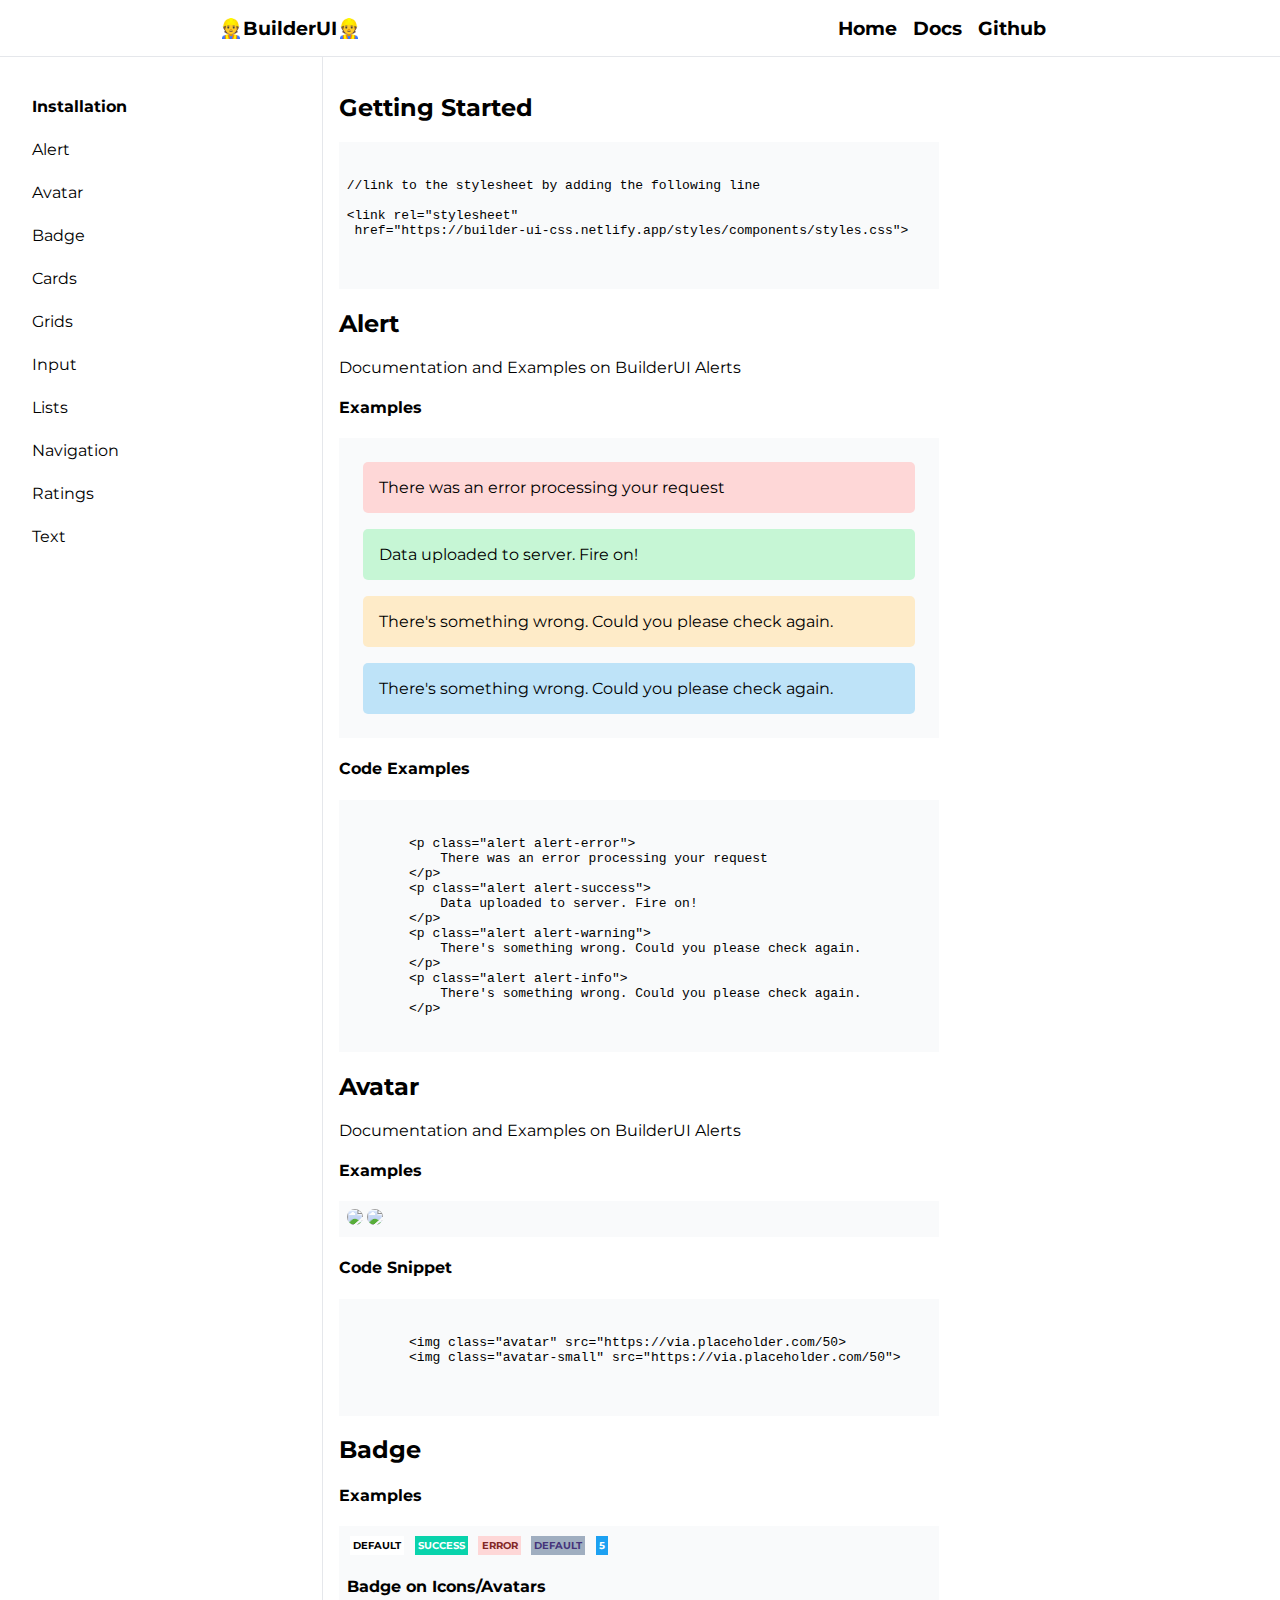
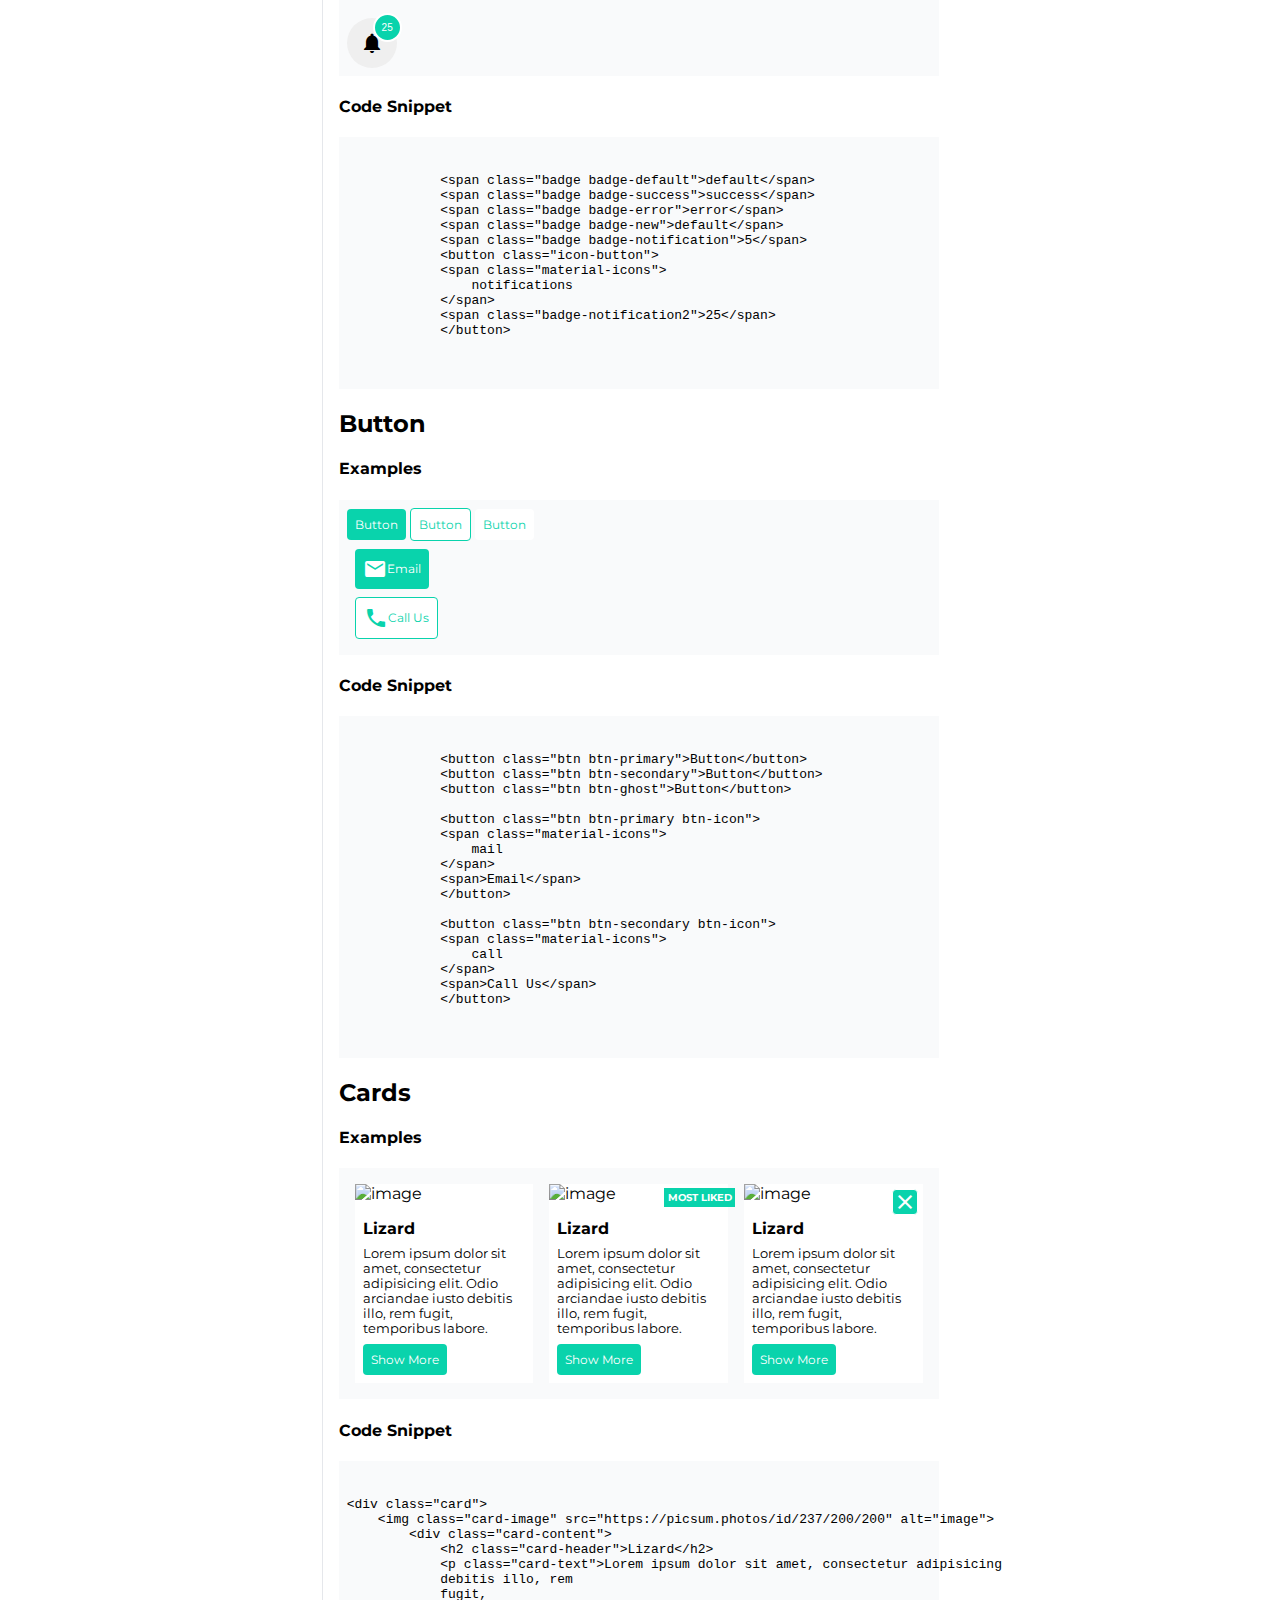
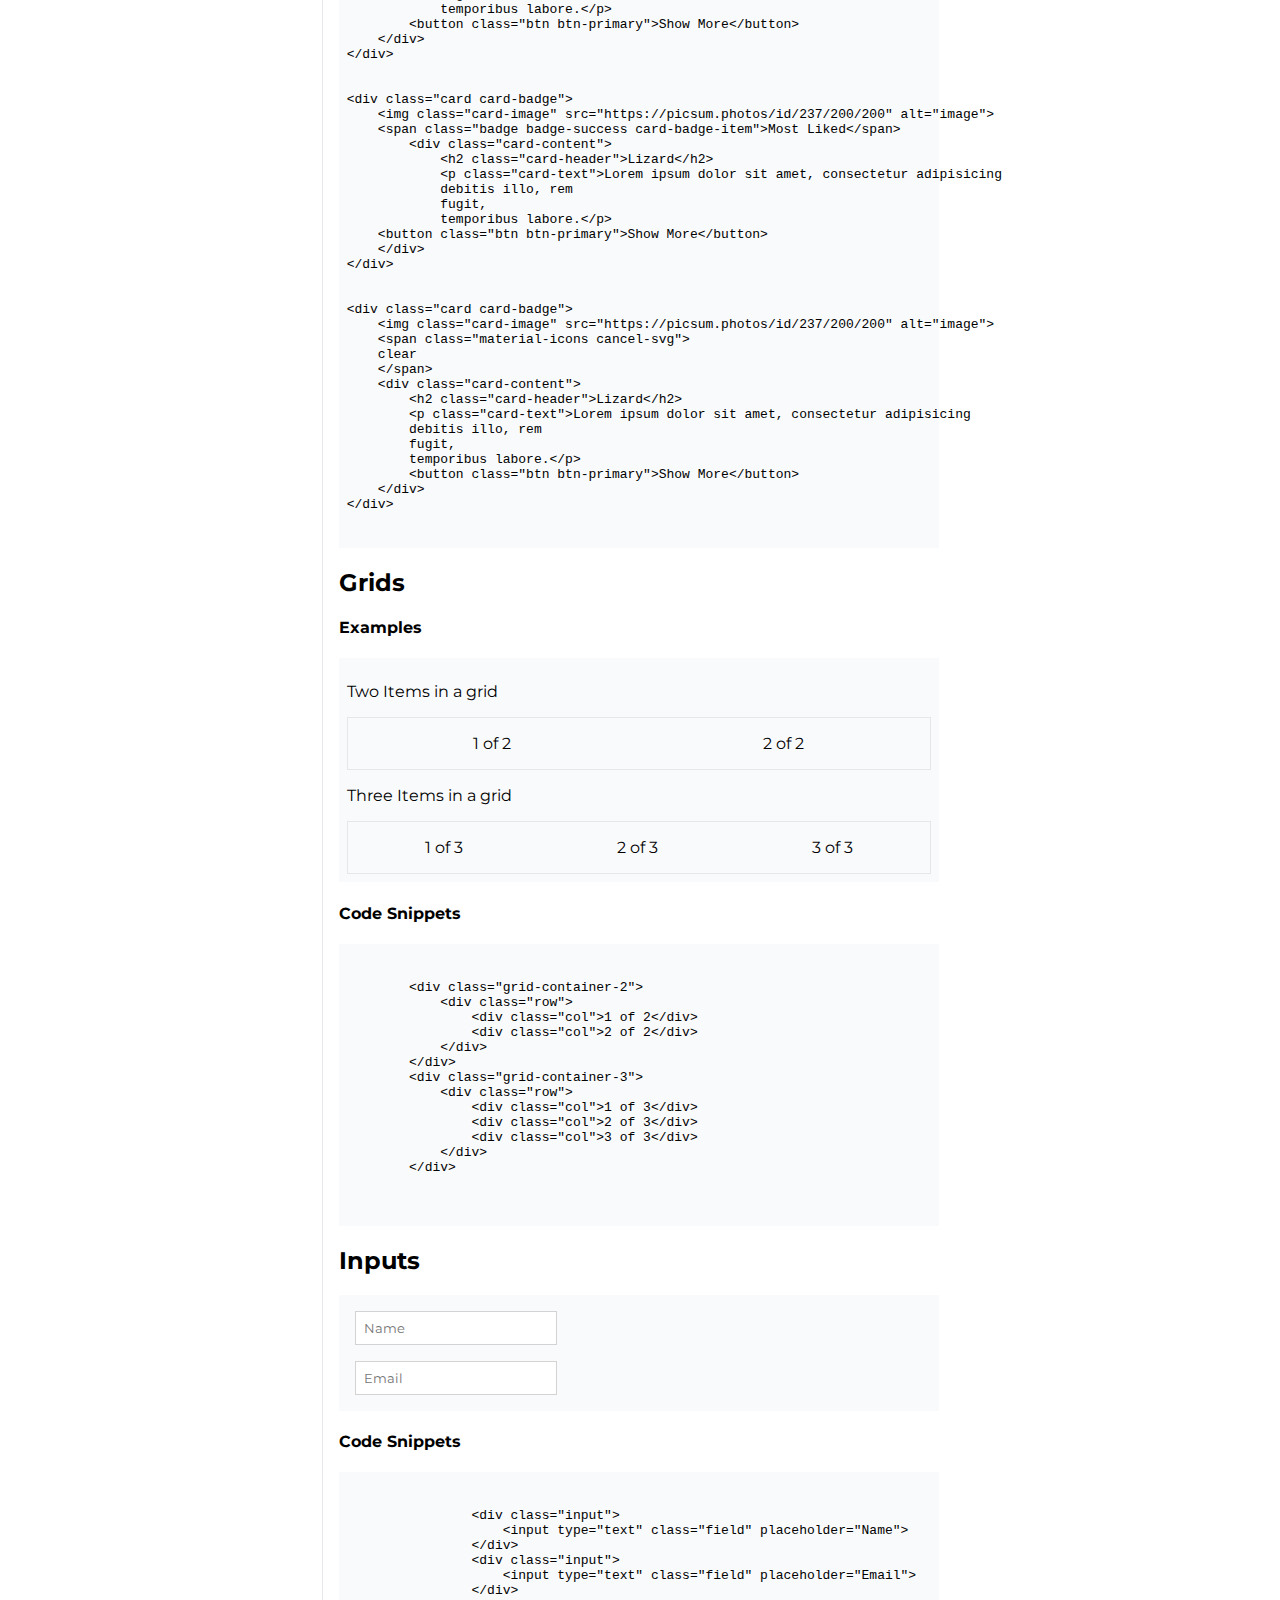
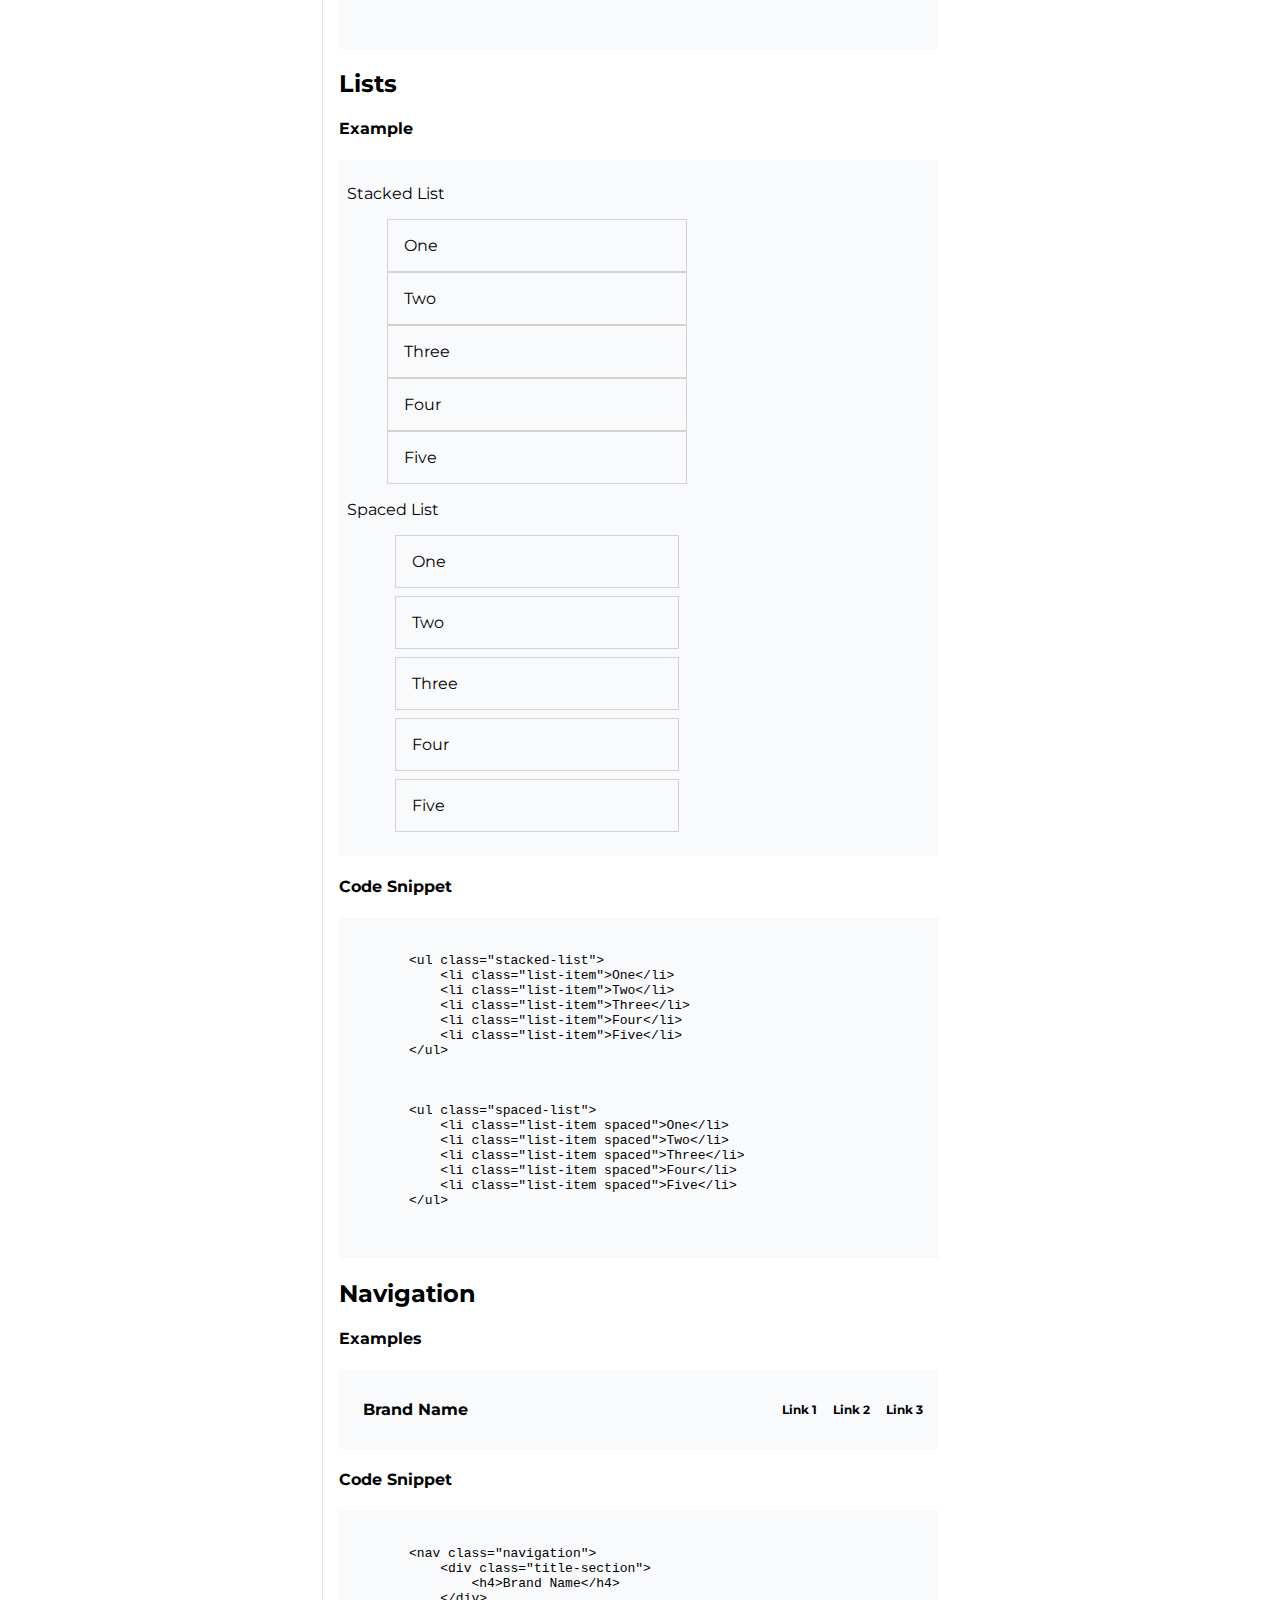
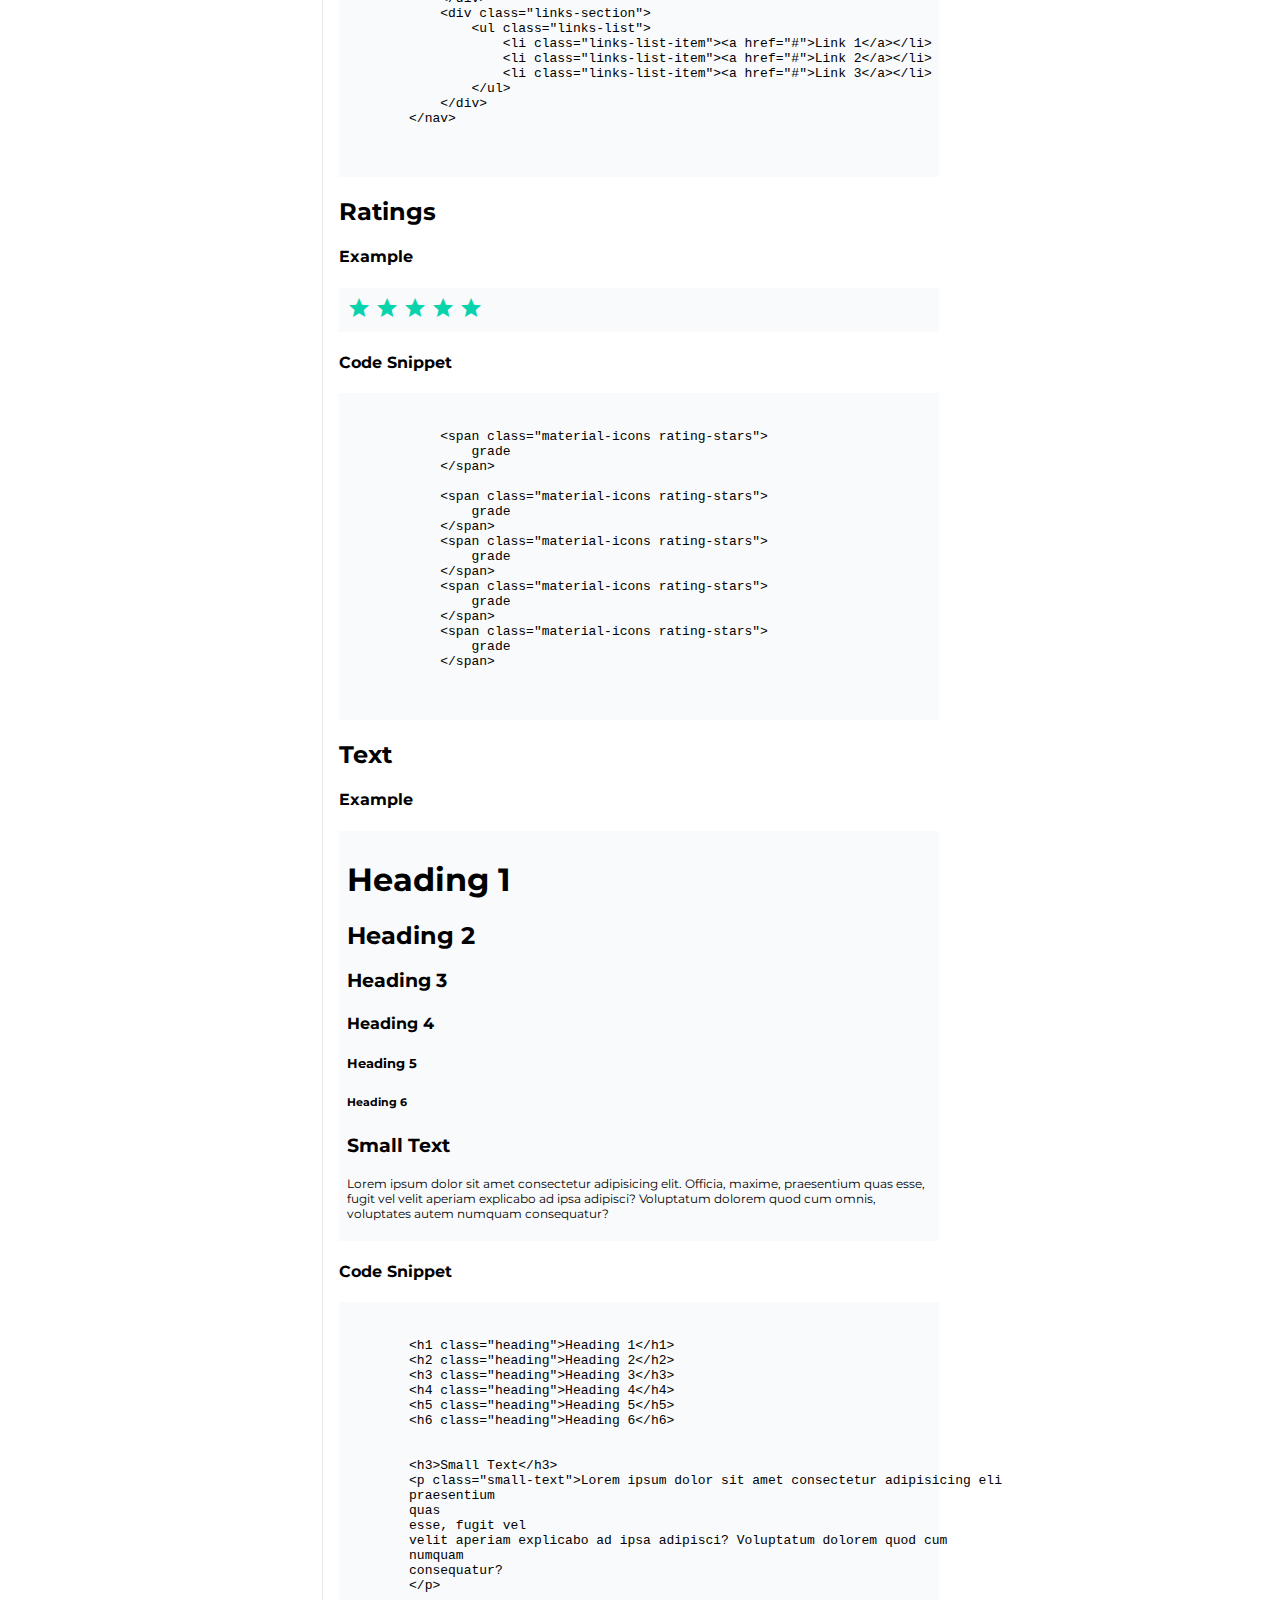
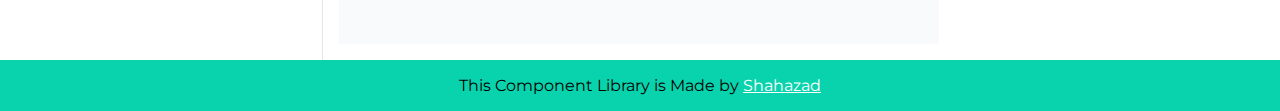
==== docs.html @ f373dc08 "first commit to dev branch" ====
<!DOCTYPE html>
<html lang="en">

<head>
    <meta charset="UTF-8">
    <meta http-equiv="X-UA-Compatible" content="IE=edge">
    <meta name="viewport" content="width=device-width, initial-scale=1.0">
    <title>👷Builder UI👷</title>
    <link rel="stylesheet" href="styles/styles.css">
    <link rel="stylesheet" href="./styles/components/styles.css">
    <link href="https://fonts.googleapis.com/icon?family=Material+Icons" rel="stylesheet">


</head>

<body>
    <nav class="nav">
        <div class="navbar-brand">
            <h2 class="brand-name">👷BuilderUI👷</h2>
        </div>
        <div class="navbar-links">
            <ul class="navbar-links-list">
                <li class="navbar-links-list-item"><a href="/">Home</a></li>
                <li class="navbar-links-list-item"><a href="/docs.html">Docs</a></li>
                <li class="navbar-links-list-item"><a href="https://github.com/shanudjn/BuilderUI">Github</a></li>
            </ul>
        </div>
    </nav>
    <aside class="aside">

        <ul>
            <li class="aside-list-item"><a href="#installation"><b>Installation</b></a></li>

            <li class="aside-list-item"><a href="#alert">Alert</a></li>
            <li class="aside-list-item"><a href="#avatar">Avatar</a></li>
            <li class="aside-list-item"><a href="#badge">Badge</a></li>
            <li class="aside-list-item"><a href="#cards">Cards</a></li>
            <li class="aside-list-item"><a href="#grids">Grids</a></li>
            <li class="aside-list-item"><a href="#input">Input</a></li>
            <li class="aside-list-item"><a href="#list">Lists</a></li>
            <li class="aside-list-item"><a href="#navigation">Navigation</a></li>
            <li class="aside-list-item"><a href="#ratings">Ratings</a></li>
            <li class="aside-list-item"><a href="#text">Text</a></li>
        </ul>
    </aside>
    <div class="doc">
        <!--Installation-->
        <h2 id="installation">Getting Started</h2>
        <div class="code-snippet">
            <pre>
                <code>
//link to the stylesheet by adding the following line

&ltlink rel="stylesheet"
 href="https://builder-ui-css.netlify.app/styles/components/styles.css"&gt
                </code>
            </pre>
        </div>
        <!--Alert-->
        <h2>Alert</h2>
        <p class="paragraph-text">Documentation and Examples on BuilderUI Alerts</p>
        <h4>Examples</h4>
        <div class="div-example">
            <div>
                <p class="alert alert-error">
                    There was an error processing your request
                </p>
                <p class="alert alert-success">
                    Data uploaded to server. Fire on!
                </p>
                <p class="alert alert-warning">

                    There's something wrong. Could you please check again.
                </p>
                <p class="alert alert-info">

                    There's something wrong. Could you please check again.
                </p>
            </div>
        </div>
        <h4>Code Examples</h4>
        <div class="code-snippet">
            <pre><code class="language-html">
        &ltp class="alert alert-error"&gt
            There was an error processing your request
        &lt/p&gt
        &ltp class="alert alert-success"&gt
            Data uploaded to server. Fire on!
        &lt/p&gt
        &ltp class="alert alert-warning"&gt
            There's something wrong. Could you please check again.
        &lt/p&gt
        &ltp class="alert alert-info"&gt
            There's something wrong. Could you please check again.
        &lt/p&gt
            </p></p></code></pre>
        </div>

        <!--Avatar-->

        <h2 id="avatar">Avatar</h2>
        <p class="paragraph-text">Documentation and Examples on BuilderUI Alerts</p>
        <h4>Examples</h4>
        <div class="div-example">
            <img class="avatar" src="https://via.placeholder.com/50">
            <img class="avatar-small" src="https://via.placeholder.com/50">
        </div>
        <h4>Code Snippet</h4>
        <div class="code-snippet">
            <pre>
                <code>
        &ltimg class="avatar" src="https://via.placeholder.com/50&gt
        &ltimg class="avatar-small" src="https://via.placeholder.com/50"&gt
                </code>
            </pre>
        </div>

        <!--Badge-->
        <h2 id="badge">Badge</h2>
        <h4>Examples</h4>
        <div class="div-example">
            <span class="badge badge-default">default</span>
            <span class="badge badge-success">success</span>
            <span class="badge badge-error">error</span>
            <span class="badge badge-new">default</span>
            <span class="badge badge-notification">5</span>

            <h4>
                Badge on Icons/Avatars
            </h4>
            <button class="icon-button">
                <span class="material-icons">
                    notifications
                </span>
                <span class="badge-notification2">25</span>
            </button>

        </div>
        <h4>Code Snippet</h4>
        <div class="code-snippet">
            <pre>
                <code>
            &ltspan class="badge badge-default"&gtdefault&lt/span&gt
            &ltspan class="badge badge-success"&gtsuccess&lt/span&gt
            &ltspan class="badge badge-error"&gterror&lt/span&gt
            &ltspan class="badge badge-new"&gtdefault&lt/span&gt
            &ltspan class="badge badge-notification"&gt5&lt/span&gt
            &ltbutton class="icon-button"&gt
            &ltspan class="material-icons"&gt
                notifications
            &lt/span&gt
            &ltspan class="badge-notification2"&gt25&lt/span&gt
            &lt/button&gt
                </code>
            </pre>
        </div>

        <!--Button-->
        <h2 id="button">Button</h2>
        <h4>Examples</h4>
        <div class="div-example">
            <button class="btn btn-primary">Button</button>
            <button class="btn btn-secondary">Button</button>
            <button class="btn btn-ghost">Button</button>
            <button class="btn btn-primary btn-icon">
                <span class="material-icons">
                    mail
                </span>
                <span>Email</span>
            </button>
            <button class="btn btn-secondary btn-icon">
                <span class="material-icons">
                    call
                </span>
                <span>Call Us</span>
            </button>
        </div>
        <h4>Code Snippet</h4>

        <div class="code-snippet">
            <pre>
                <code>
            &ltbutton class="btn btn-primary"&gtButton&lt/button&gt
            &ltbutton class="btn btn-secondary"&gtButton&lt/button&gt
            &ltbutton class="btn btn-ghost"&gtButton&lt/button&gt
            
            &ltbutton class="btn btn-primary btn-icon"&gt
            &ltspan class="material-icons"&gt
                mail
            &lt/span&gt            
            &ltspan&gtEmail&lt/span&gt            
            &lt/button&gt

            &ltbutton class="btn btn-secondary btn-icon"&gt
            &ltspan class="material-icons"&gt
                call
            &lt/span&gt
            &ltspan&gtCall Us&lt/span&gt
            &lt/button&gt
                </code>
            </pre>
        </div>


        <!--Cards-->
        <h2 id="cards">Cards</h2>
        <h4>Examples</h4>
        <div class="div-example div-card">
            <div class="card">
                <img class="card-image" src="https://picsum.photos/id/237/200/200" alt="image">
                <div class="card-content">
                    <h2 class="card-header">Lizard</h2>
                    <p class="card-text">Lorem ipsum dolor sit amet, consectetur adipisicing elit. Odio arciandae iusto
                        debitis illo, rem
                        fugit,
                        temporibus labore.</p>
                    <button class="btn btn-primary">Show More</button>
                </div>
            </div>


            <div class="card card-badge">

                <img class="card-image" src="https://picsum.photos/id/237/200/200" alt="image">
                <span class="badge badge-success card-badge-item">Most Liked</span>
                <div class="card-content">
                    <h2 class="card-header">Lizard</h2>
                    <p class="card-text">Lorem ipsum dolor sit amet, consectetur adipisicing elit. Odio arciandae iusto
                        debitis illo, rem
                        fugit,
                        temporibus labore.</p>
                    <button class="btn btn-primary">Show More</button>
                </div>
            </div>
            <div class="card card-badge">
                <img class="card-image" src="https://picsum.photos/id/237/200/200" alt="image">
                <span class="material-icons cancel-svg">
                    clear
                </span>

                <div class="card-content">
                    <h2 class="card-header">Lizard</h2>
                    <p class="card-text">Lorem ipsum dolor sit amet, consectetur adipisicing elit. Odio arciandae iusto
                        debitis illo, rem
                        fugit,
                        temporibus labore.</p>
                    <button class="btn btn-primary">Show More</button>
                </div>
            </div>
        </div>
        <h4>Code Snippet</h4>
        <div class="code-snippet div-card-snippet">
            <pre><code>
&ltdiv class="card"&gt
    &ltimg class="card-image" src="https://picsum.photos/id/237/200/200" alt="image"&gt
        &ltdiv class="card-content"&gt
            &lth2 class="card-header"&gtLizard&lt/h2&gt
            &ltp class="card-text"&gtLorem ipsum dolor sit amet, consectetur adipisicing
            debitis illo, rem
            fugit,
            temporibus labore.&lt/p&gt
        &ltbutton class="btn btn-primary"&gtShow More&lt/button&gt
    &lt/div&gt
&lt/div&gt


&ltdiv class="card card-badge"&gt
    &ltimg class="card-image" src="https://picsum.photos/id/237/200/200" alt="image"&gt
    &ltspan class="badge badge-success card-badge-item"&gtMost Liked&lt/span&gt
        &ltdiv class="card-content"&gt
            &lth2 class="card-header"&gtLizard&lt/h2&gt
            &ltp class="card-text"&gtLorem ipsum dolor sit amet, consectetur adipisicing
            debitis illo, rem
            fugit,
            temporibus labore.&lt/p&gt
    &ltbutton class="btn btn-primary"&gtShow More&lt/button&gt
    &lt/div&gt
&lt/div&gt


&ltdiv class="card card-badge"&gt
    &ltimg class="card-image" src="https://picsum.photos/id/237/200/200" alt="image"&gt
    &ltspan class="material-icons cancel-svg"&gt
    clear
    &lt/span&gt
    &ltdiv class="card-content"&gt
        &lth2 class="card-header"&gtLizard&lt/h2&gt
        &ltp class="card-text"&gtLorem ipsum dolor sit amet, consectetur adipisicing 
        debitis illo, rem
        fugit,
        temporibus labore.&lt/p&gt
        &ltbutton class="btn btn-primary"&gtShow More&lt/button&gt
    &lt/div&gt
&lt/div&gt
            </code></pre>
        </div>

        <!--Grids-->
        <h2 id="grids">Grids</h2>
        <h4>Examples</h4>
        <div class="div-example">
            <p>Two Items in a grid</p>
            <div class="grid-container-2">
                <div class="row">
                    <div class="col">1 of 2</div>
                    <div class="col">2 of 2</div>
                </div>
            </div>
            <p>Three Items in a grid</p>
            <div class="grid-container-3">
                <div class="row">
                    <div class="col">1 of 3</div>
                    <div class="col">2 of 3</div>
                    <div class="col">3 of 3</div>
                </div>
            </div>
        </div>
        <h4>Code Snippets</h4>
        <div class="code-snippet">
            <pre>
                <code>
        &ltdiv class="grid-container-2"&gt
            &ltdiv class="row"&gt
                &ltdiv class="col"&gt1 of 2&lt/div&gt
                &ltdiv class="col"&gt2 of 2&lt/div&gt
            &lt/div&gt
        &lt/div&gt
        &ltdiv class="grid-container-3"&gt
            &ltdiv class="row"&gt
                &ltdiv class="col"&gt1 of 3&lt/div&gt
                &ltdiv class="col"&gt2 of 3&lt/div&gt
                &ltdiv class="col"&gt3 of 3&lt/div&gt   
            &lt/div&gt
        &lt/div&gt
                </code>
            </pre>
        </div>
        <!--Input-->
        <h2 id="input">Inputs</h2>
        <div class="div-example">
            <div class="input">
                <input type="text" class="field" placeholder="Name">
            </div>
            <div class="input">
                <input type="text" class="field" placeholder="Email">
            </div>
        </div>

        <h4>Code Snippets</h4>
        <div class="code-snippet">
            <pre>
               <code>
                &ltdiv class="input"&gt
                    &ltinput type="text" class="field" placeholder="Name"&gt
                &lt/div&gt
                &ltdiv class="input"&gt
                    &ltinput type="text" class="field" placeholder="Email"&gt
                &lt/div&gt
               </code>
           </pre>
        </div>
        <!--Lists-->
        <h2 id="list">Lists</h2>
        <h4>Example</h4>
        <div class="div-example div-lists">
            <p>Stacked List</p>
            <div>

                <ul class="stacked-list">
                    <li class="list-item">One</li>
                    <li class="list-item">Two</li>
                    <li class="list-item">Three</li>
                    <li class="list-item">Four</li>
                    <li class="list-item">Five</li>
                </ul>
            </div>
            <p>Spaced List</p>

            <div>
                <ul class="spaced-list">
                    <li class="list-item spaced">One</li>
                    <li class="list-item spaced">Two</li>
                    <li class="list-item spaced">Three</li>
                    <li class="list-item spaced">Four</li>
                    <li class="list-item spaced">Five</li>
                </ul>
            </div>
        </div>
        <h4>Code Snippet</h4>
        <div class="code-snippet">
            <pre>
                <code>
        &ltul class="stacked-list"&gt
            &ltli class="list-item"&gtOne&lt/li&gt
            &ltli class="list-item"&gtTwo&lt/li&gt
            &ltli class="list-item"&gtThree&lt/li&gt
            &ltli class="list-item"&gtFour&lt/li&gt
            &ltli class="list-item"&gtFive&lt/li&gt
        &lt/ul&gt



        &ltul class="spaced-list"&gt
            &ltli class="list-item spaced"&gtOne&lt/li&gt
            &ltli class="list-item spaced"&gtTwo&lt/li&gt
            &ltli class="list-item spaced"&gtThree&lt/li&gt
            &ltli class="list-item spaced"&gtFour&lt/li&gt
            &ltli class="list-item spaced"&gtFive&lt/li&gt
        &lt/ul&gt
                </code>
            </pre>
        </div>

        <!--Navigation-->
        <h2 id="navigation">Navigation</h2>
        <h4>Examples</h4>
        <div class="div-example">
            <nav class="navigation">
                <div class="title-section">
                    <h4>Brand Name</h4>
                </div>
                <div class="links-section">
                    <ul class="links-list">
                        <li class="links-list-item"><a href="#">Link 1</a></li>
                        <li class="links-list-item"><a href="#">Link 2</a></li>
                        <li class="links-list-item"><a href="#">Link 3</a></li>
                    </ul>
                </div>
            </nav>
        </div>
        <h4>Code Snippet</h4>
        <div class="code-snippet">
            <pre>
                <code>
        &ltnav class="navigation"&gt
            &ltdiv class="title-section"&gt
                &lth4&gtBrand Name&lt/h4&gt
            &lt/div&gt
            &ltdiv class="links-section"&gt
                &ltul class="links-list"&gt
                    &ltli class="links-list-item"&gt&lta href="#"&gtLink 1&lt/a&gt&lt/li&gt
                    &ltli class="links-list-item"&gt&lta href="#"&gtLink 2&lt/a&gt&lt/li&gt
                    &ltli class="links-list-item"&gt&lta href="#"&gtLink 3&lt/a&gt&lt/li&gt
                &lt/ul&gt
            &lt/div&gt
        &lt/nav&gt
                </code>
            </pre>
        </div>
        <!--Ratings-->
        <h2 id="ratings">Ratings</h2>
        <h4>Example</h4>
        <div class="div-example">

            <span class="material-icons rating-stars">
                grade
            </span>

            <span class="material-icons rating-stars">
                grade
            </span>
            <span class="material-icons rating-stars">
                grade
            </span>
            <span class="material-icons rating-stars">
                grade
            </span>
            <span class="material-icons rating-stars">
                grade
            </span>
        </div>
        <h4>Code Snippet</h4>
        <div class="code-snippet">
            <pre>
                <code>
            &ltspan class="material-icons rating-stars"&gt
                grade
            &lt/span&gt

            &ltspan class="material-icons rating-stars"&gt
                grade
            &lt/span&gt
            &ltspan class="material-icons rating-stars"&gt
                grade
            &lt/span&gt
            &ltspan class="material-icons rating-stars"&gt
                grade
            &lt/span&gt
            &ltspan class="material-icons rating-stars"&gt
                grade
            &lt/span&gt
                </code>
            </pre>
        </div>

        <!--Text-->
        <h2 id="text">Text</h2>
        <h4>Example</h4>
        <div class="div-example">
            <h1 class="heading">Heading 1</h1>
            <h2 class="heading">Heading 2</h2>
            <h3 class="heading">Heading 3</h3>
            <h4 class="heading">Heading 4</h4>
            <h5 class="heading">Heading 5</h5>
            <h6 class="heading">Heading 6</h6>


            <h3>Small Text</h3>
            <p class="small-text">Lorem ipsum dolor sit amet consectetur adipisicing elit. Officia, maxime,
                praesentium
                quas
                esse, fugit vel
                velit aperiam explicabo ad ipsa adipisci? Voluptatum dolorem quod cum omnis, voluptates autem
                numquam
                consequatur?
            </p>
        </div>
        <h4>Code Snippet</h4>
        <div class="code-snippet">
            <pre>
                <code>
        &lth1 class="heading"&gtHeading 1&lt/h1&gt
        &lth2 class="heading"&gtHeading 2&lt/h2&gt
        &lth3 class="heading"&gtHeading 3&lt/h3&gt
        &lth4 class="heading"&gtHeading 4&lt/h4&gt
        &lth5 class="heading"&gtHeading 5&lt/h5&gt
        &lth6 class="heading"&gtHeading 6&lt/h6&gt


        &lth3&gtSmall Text&lt/h3&gt
        &ltp class="small-text"&gtLorem ipsum dolor sit amet consectetur adipisicing eli
        praesentium
        quas
        esse, fugit vel
        velit aperiam explicabo ad ipsa adipisci? Voluptatum dolorem quod cum 
        numquam
        consequatur?
        &lt/p&gt
                </code>
            </pre>
        </div>




    </div>
    <footer class="footer">
        <p>This Component Library is Made by <a href="https://twitter.com/shahazad__">Shahazad</a></p>
    </footer>
</body>

</html>
---- styles/styles.css ----
/*layout*/
body{
    margin: 0;
    /* position: relative; */
}
.brand-name{
    font-size:1.2rem;
   
}
.nav{
    grid-area : nav;    
    display: flex;
    flex-direction: row;
    justify-content: space-around;  
    align-items: baseline;
    border-bottom: 1px solid var(--border-color); 
}
.navbar-brand{
    display: flex;
    flex-direction: row;
}
.navbar-links{
    display: flex;
    /* justify-content: space-between; */
}
.navbar-links-list{
    display: flex;
    list-style: none;
           
}

.navbar-links-list-item {
    display: flex;
    padding-right: 1rem;
    font-size: 1.2rem;
    font-weight: bold;

}
.navbar-links-list-item a{
    text-decoration: none;
    color: black;
    
}
.navbar-links-list-item a:hover{
    color: var(--primary-color);
    cursor:pointer
}
.hero-container{
    display: flex;
    flex-direction: row;
    justify-content:space-around;

    margin-left: 300px;
}
.hero-section{
    display: flex;
    flex-direction: column;
    align-items: center;
    max-width: 700px;
    margin: auto;

}

/*
**/
.aside{
    grid-area: aside;
    /* border:1px solid red; */
    padding:1rem;
    border-right:1px solid var(--border-color);
    /* position: sticky;
    left:0;
    top: 0; */
}
.aside li{
    list-style: none;
    /* border:1px solid red; */
    margin:0.5rem;
    padding:0.5rem;
    font-size: 1rem;
    border-radius: 4px;
}
.aside-list-item a{
    color:black;
    text-decoration: none;
}

.aside ul{
    /* border:1px solid black; */
    padding: 0;
}
.aside a{
    color: none;
}
.aside li:hover{
    background-color: #ECFDF5;
}

.doc{
    grid-area : doc;
    /* border:1px solid yellow; */
    padding:1rem;
    max-width: 600px;

}

.div-example .heading {
    color: black;
}

.div-example, .code-snippet{
    background-color: #F9FAFB;
    padding: 0.5rem;
    /* max-width: 600px; */
    /* max-width: 700px; */
}

.div-card{
    display: flex;
    flex-direction: row;
}



footer{
    grid-area:footer;
    /* border:1px solid black; */
}
body{
    display:grid;
    grid-template-areas: 
    "nav nav nav"
    "aside doc doc"
    "footer footer footer";
}

.footer{
    display: flex;
    justify-content: center;
    background-color: var(--primary-color);
    
}

.footer a{
    color : black;
    color: var(--white);
    
}

@media only screen and (max-width: 768px){
    .aside{
        display: none;
    }
    .div-example, .code-snippet{
        margin: auto;
    }
    .hero-container{
        margin-left: 0;
    }

}
---- styles/components/styles.css ----
@import url('https://fonts.googleapis.com/css2?family=Montserrat:wght@400;700&display=swap');


@import url("avatar.css");
@import url("alert.css");
@import url("badge.css");
@import url("button.css");
@import url("cards.css");
@import url("input.css");
@import url("lists.css");
@import url("ratings.css");
@import url("grid.css");
@import url("text.css");
@import url("navigation.css");





:root{
    /**badge
    */
    --default-badge-background-color : #ffffff;
    --success-badge-background-color : #09D3AC;
    --new-badge-background-color:#A0AEC0;
    --error-badge-background-color :#FED7D7;
    --notification-badge-background-color : #1DA1F2;
    --success-font-color : #ffffff;
    --error-font-color:#822727;
    --new-font-color:#44337A;
    
    /*
    button
    **/
    --white-color : #ffffff;
    --btn-primary-color:#09D3AC;
    --btn-secondary-color : #ffffff;
    --white : #ffffff;

    --primary-color : #09D3AC;
    --secondary-color : #F5F3FF;
    --border-color : #E5E7EB;

    --grey-text-color : #d3d3d3;

    }

body{
    font-family: 'Montserrat', sans-serif;
    
}
h1, h2, h3{
    font-family: 'Montserrat', sans-serif;
}

.container{
    margin:1rem;
    padding:1rem;
}
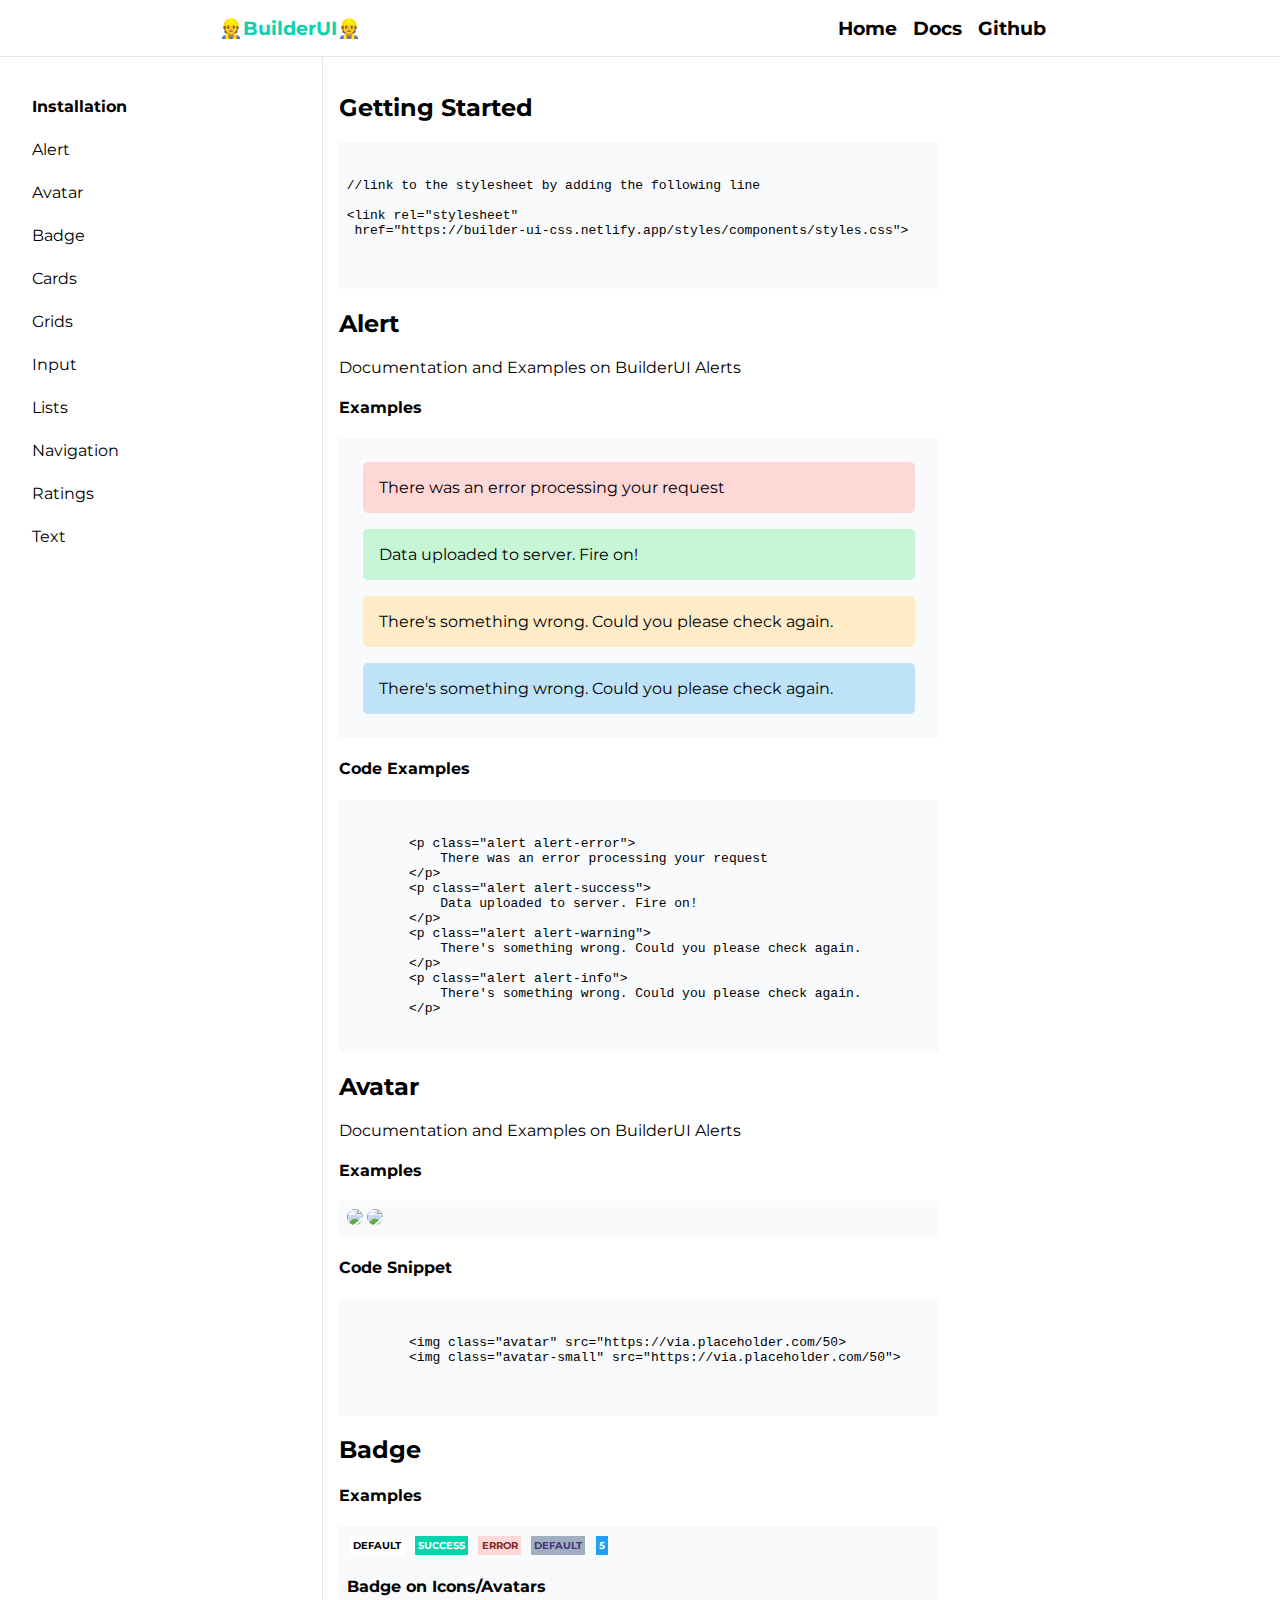
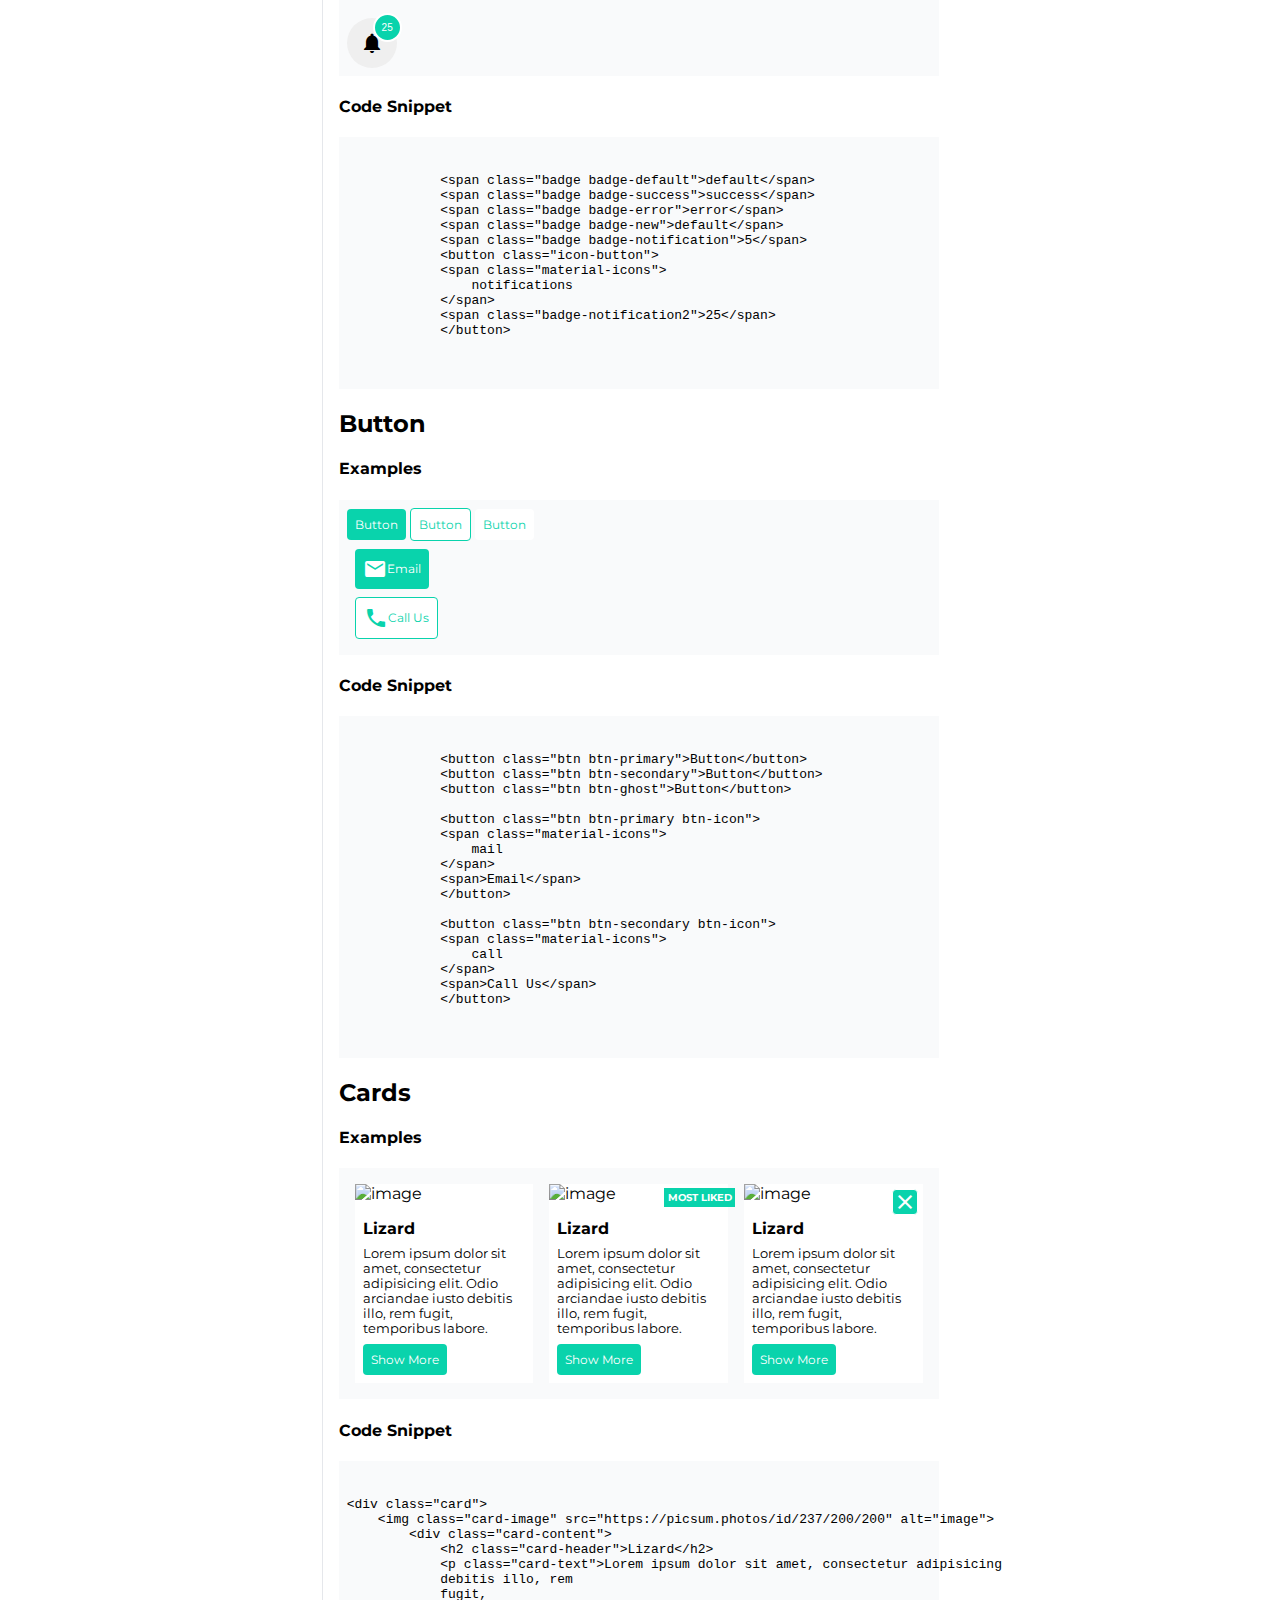
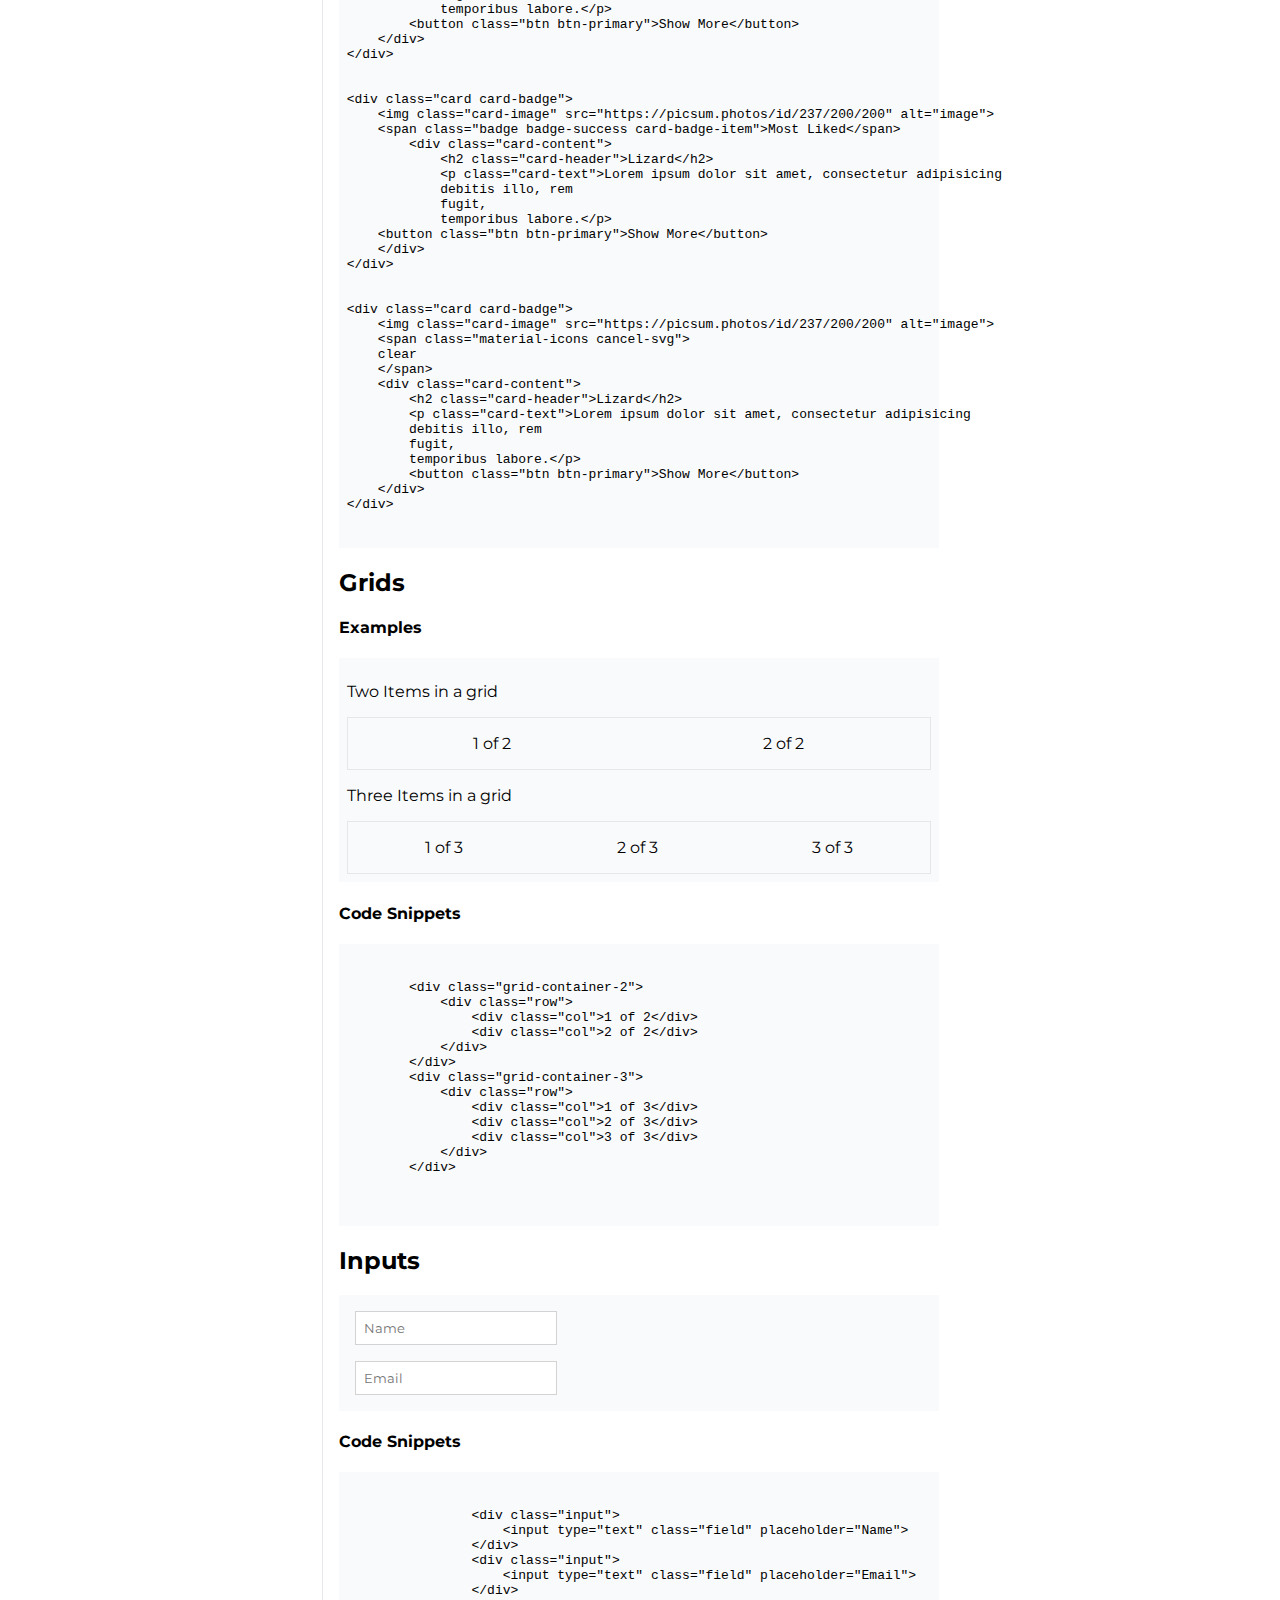
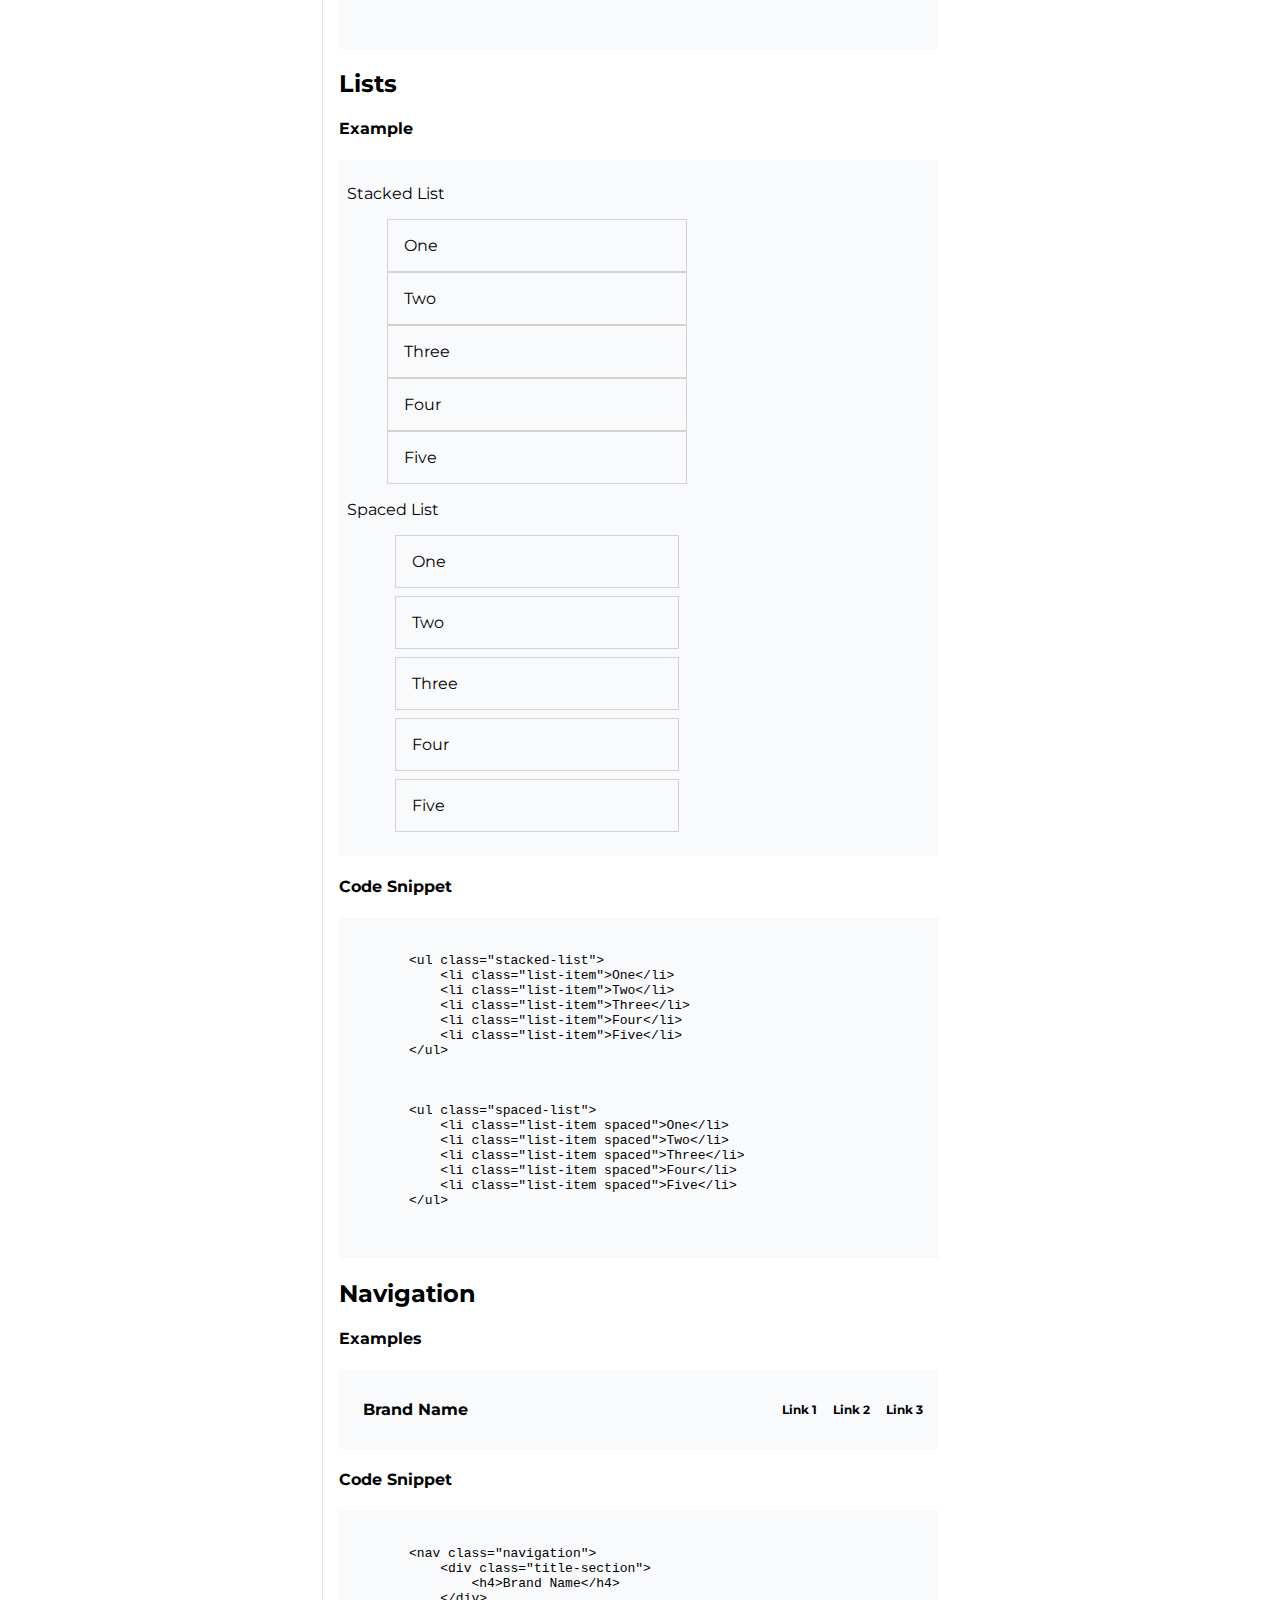
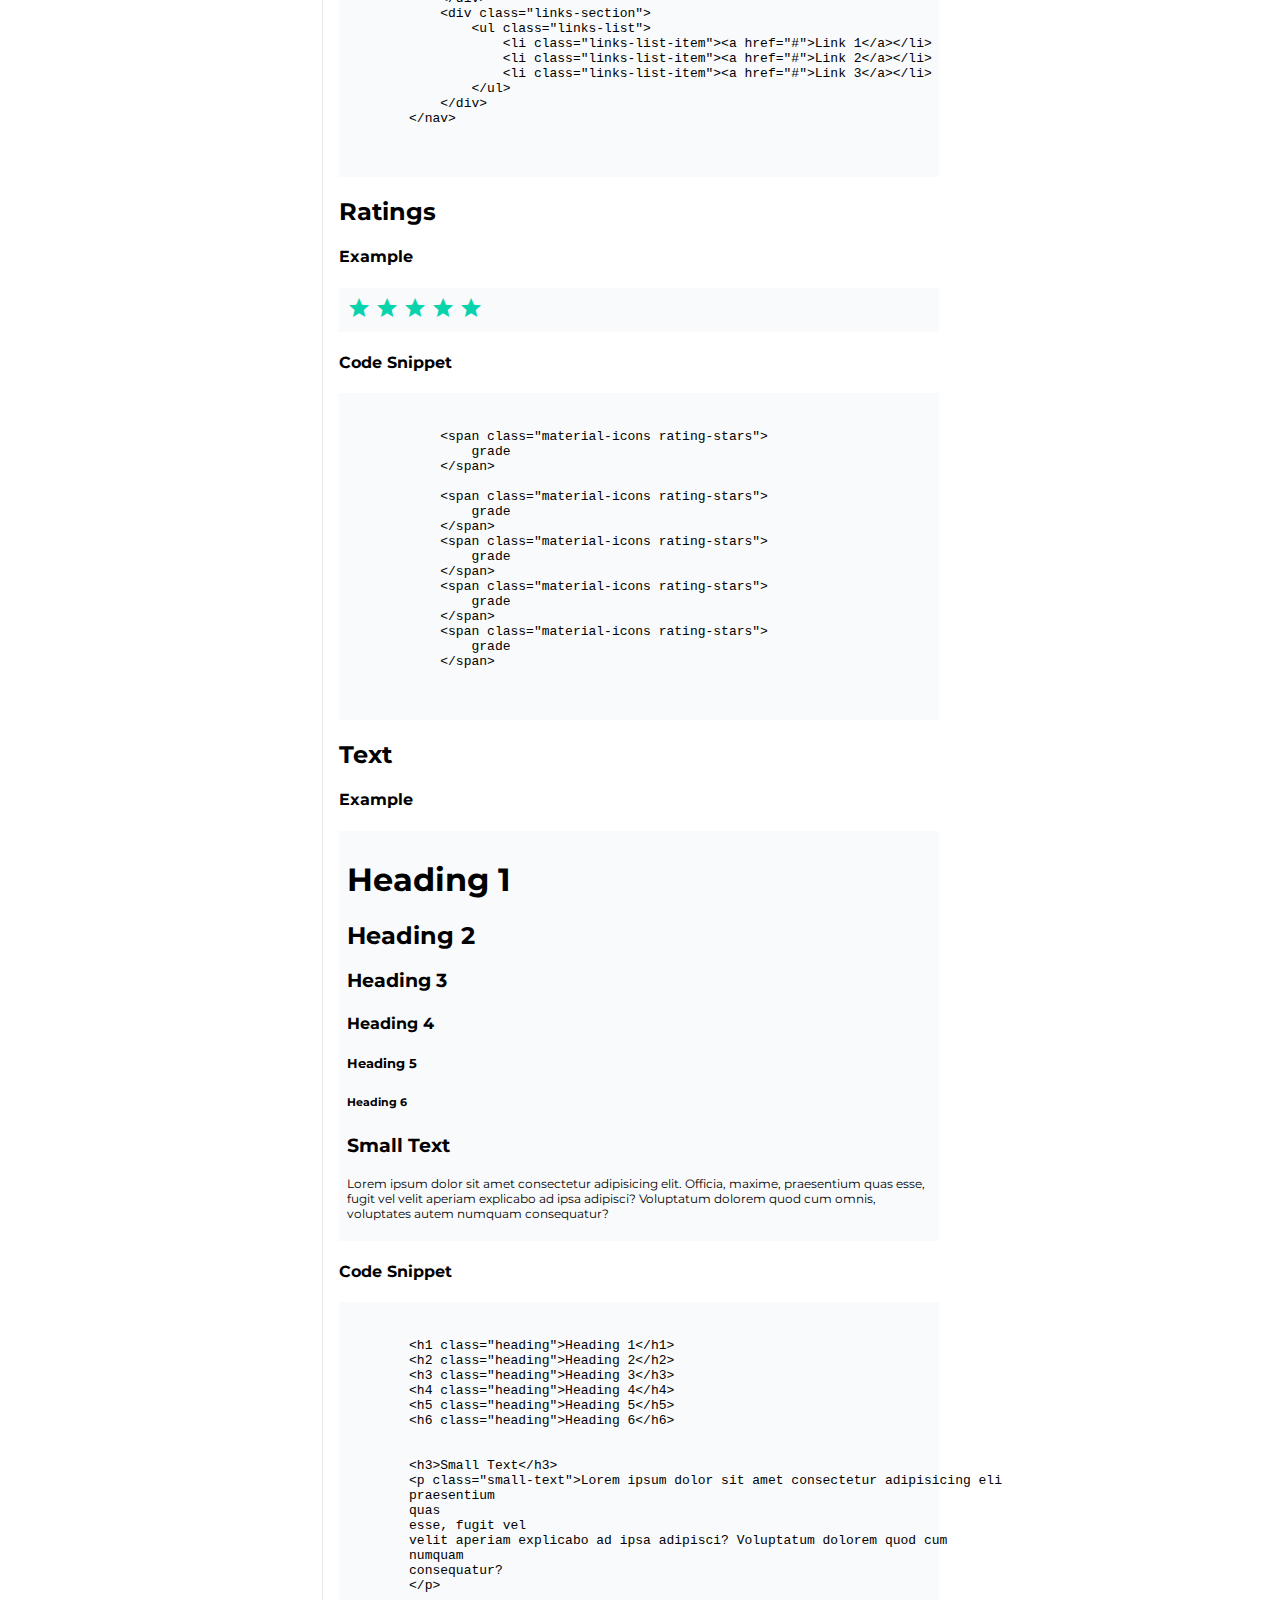
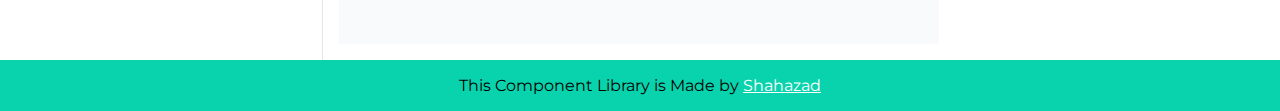
==== commit 7f5f9f55: "added link to brand" ====
--- a/docs.html
+++ b/docs.html
@@ -16,7 +16,7 @@
 <body>
     <nav class="nav">
         <div class="navbar-brand">
-            <h2 class="brand-name">👷BuilderUI👷</h2>
+            <h2 class="brand-name"><a href="/index.html">👷BuilderUI👷</a></h2>
         </div>
         <div class="navbar-links">
             <ul class="navbar-links-list">
--- a/styles/styles.css
+++ b/styles/styles.css
@@ -4,8 +4,11 @@
     /* position: relative; */
 }
 .brand-name{
-    font-size:1.2rem;
-   
+    font-size:1.2rem;   
+}
+.brand-name a{
+    text-decoration: none;
+    color: var(--primary-color);
 }
 .nav{
     grid-area : nav;    
@@ -46,20 +49,28 @@
     cursor:pointer
 }
 .hero-container{
+    margin-top: 5rem;
     display: flex;
-    flex-direction: row;
-    justify-content:space-around;
-
-    margin-left: 300px;
+    /* flex-direction: row; */
+    justify-content:center; 
+    grid-area: hero-container;
 }
 .hero-section{
     display: flex;
     flex-direction: column;
-    align-items: center;
-    max-width: 700px;
-    margin: auto;
+    text-align: center;
 
 }
+.hero-section button{
+    display: flex;
+    flex-direction: row;
+    justify-content: center;
+ }
+ .hero-section a{
+     text-decoration: none;
+     color: var(--white);
+     font-size: 1rem;
+ }
 
 /*
 **/
@@ -130,6 +141,7 @@
     display:grid;
     grid-template-areas: 
     "nav nav nav"
+    "hero-container hero-container hero-container"
     "aside doc doc"
     "footer footer footer";
 }
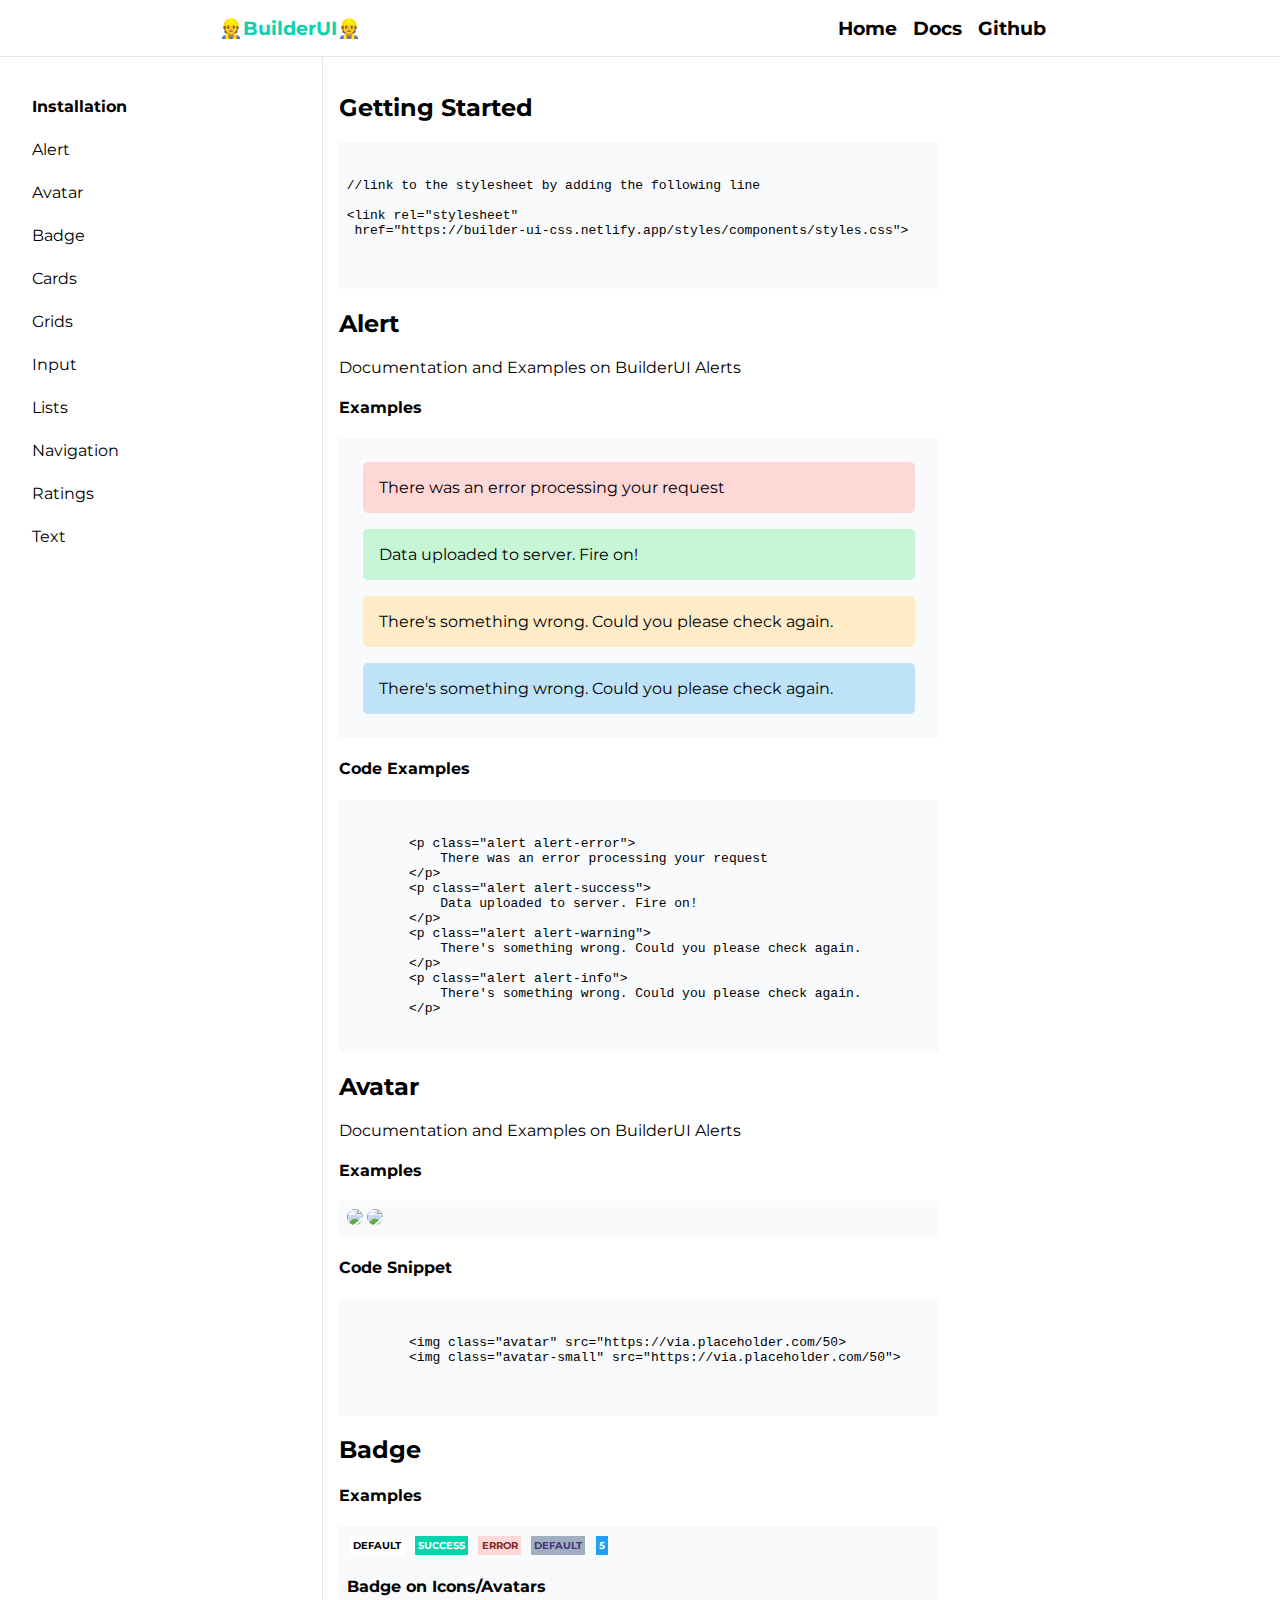
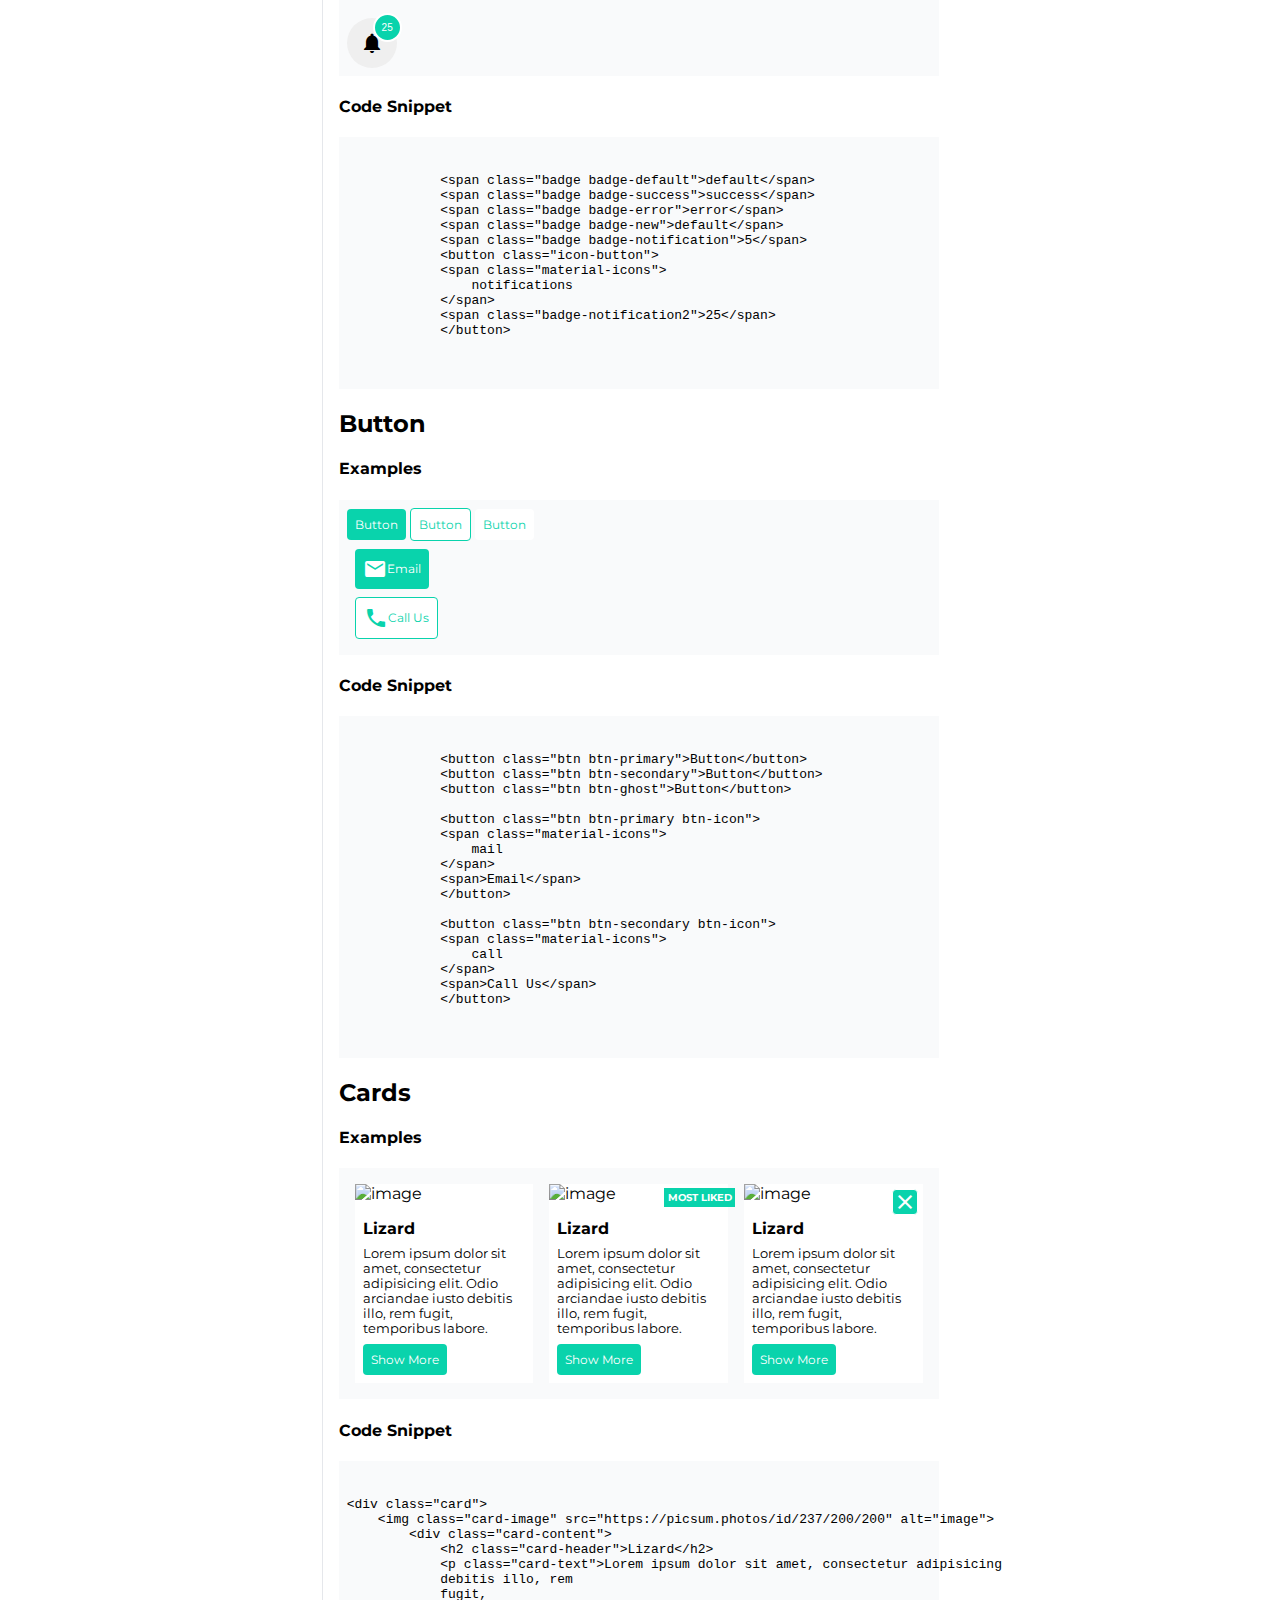
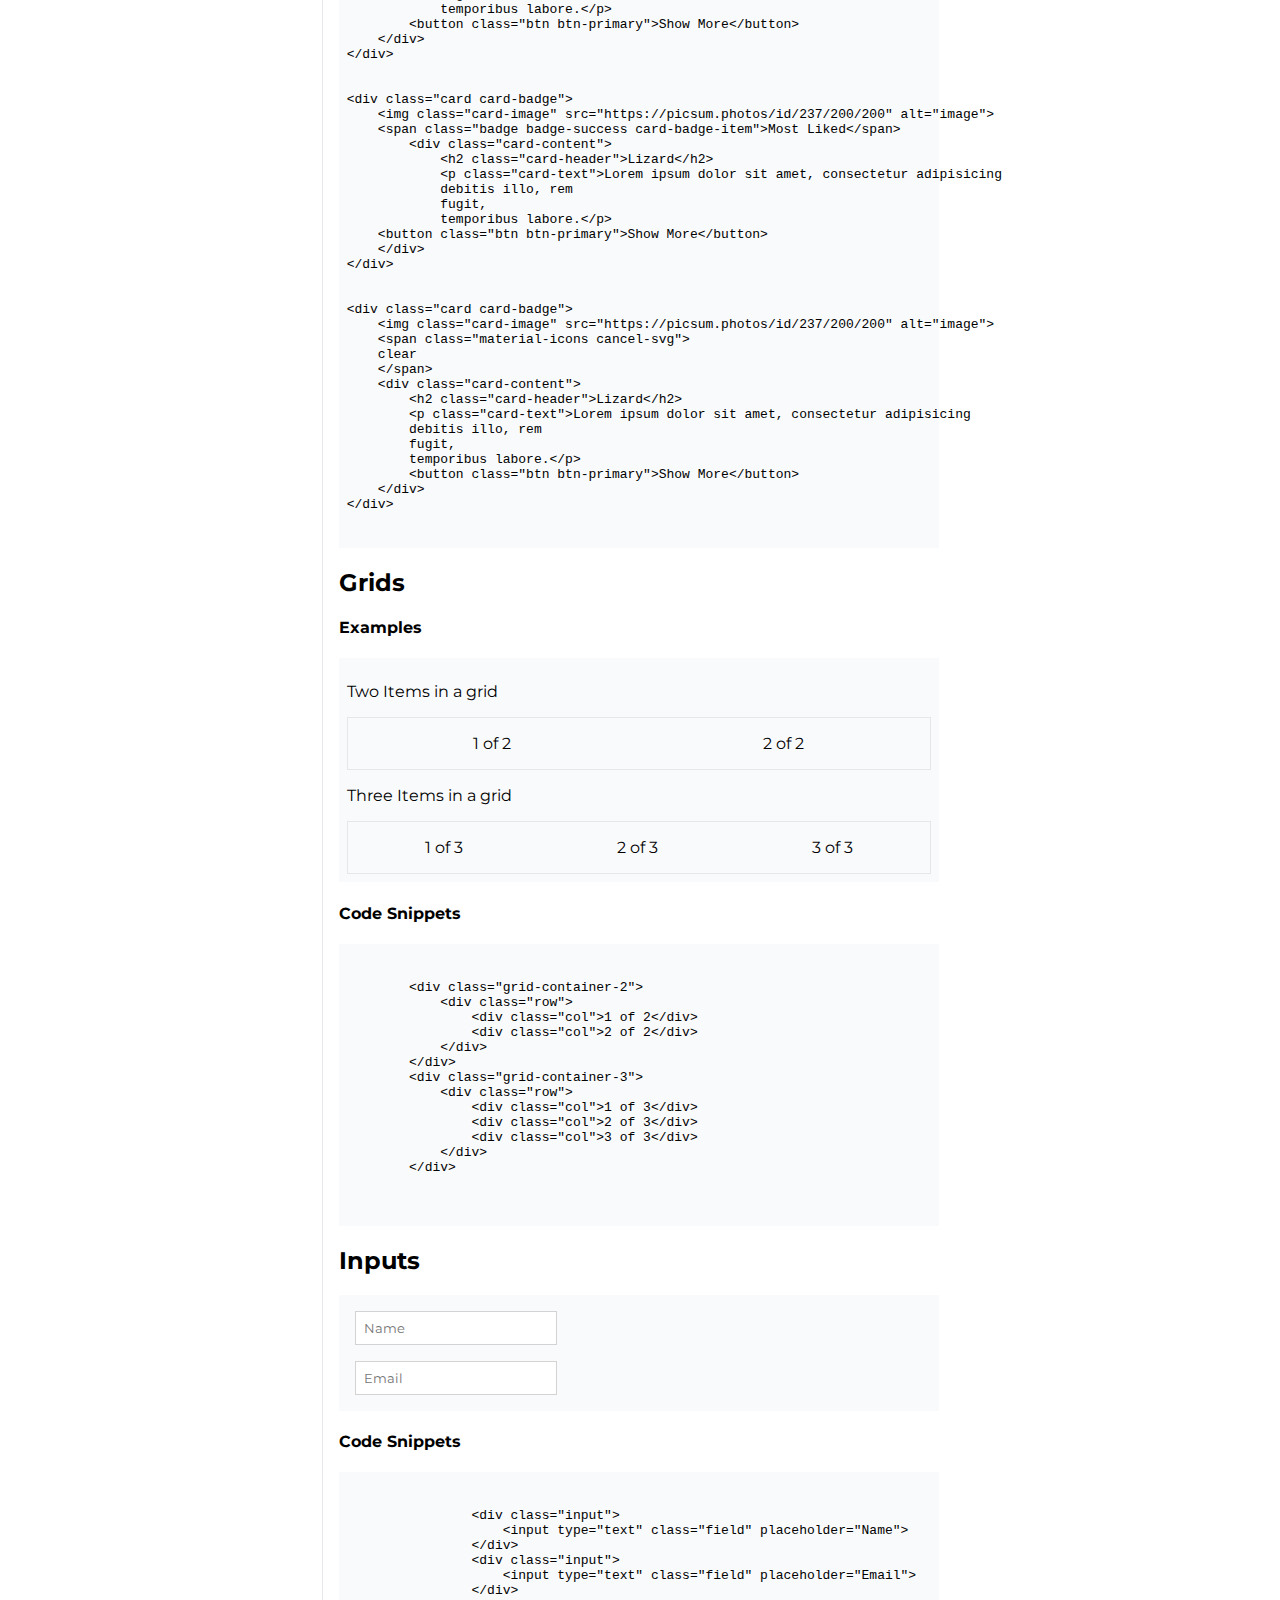
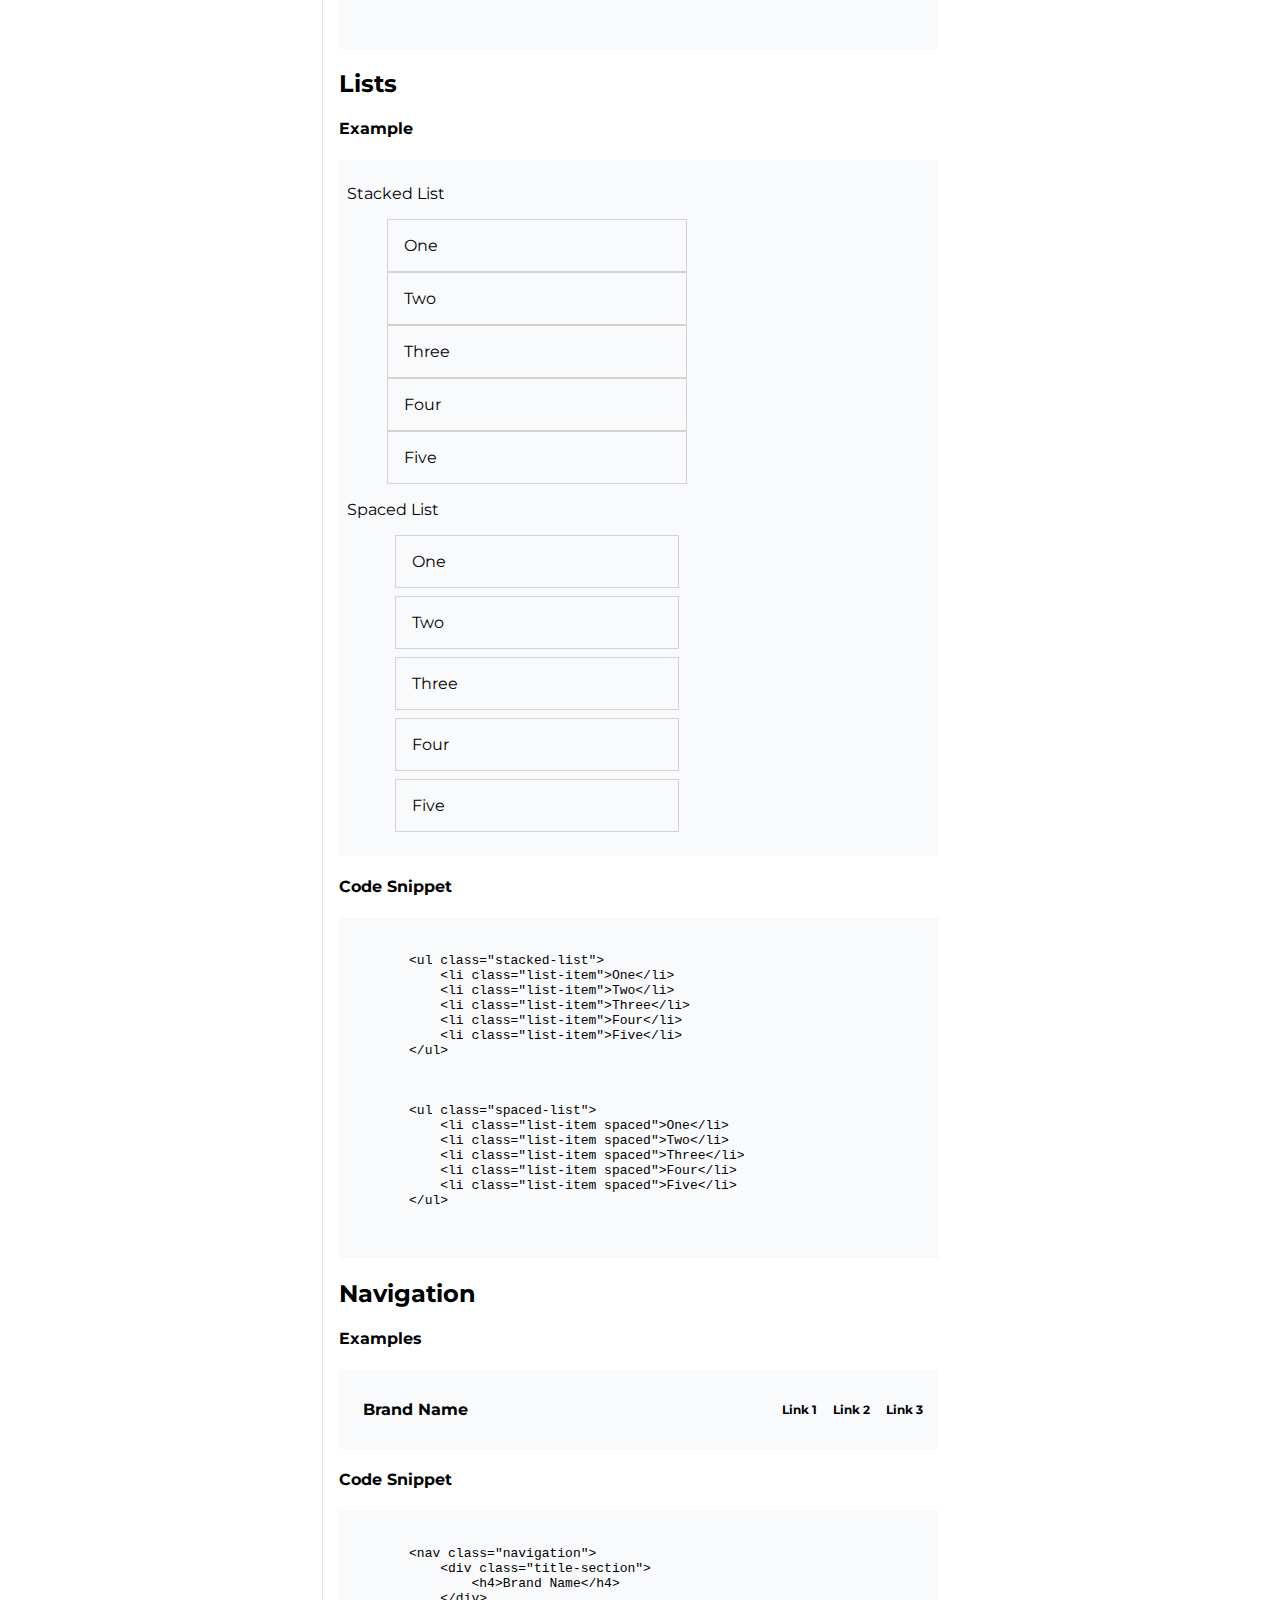
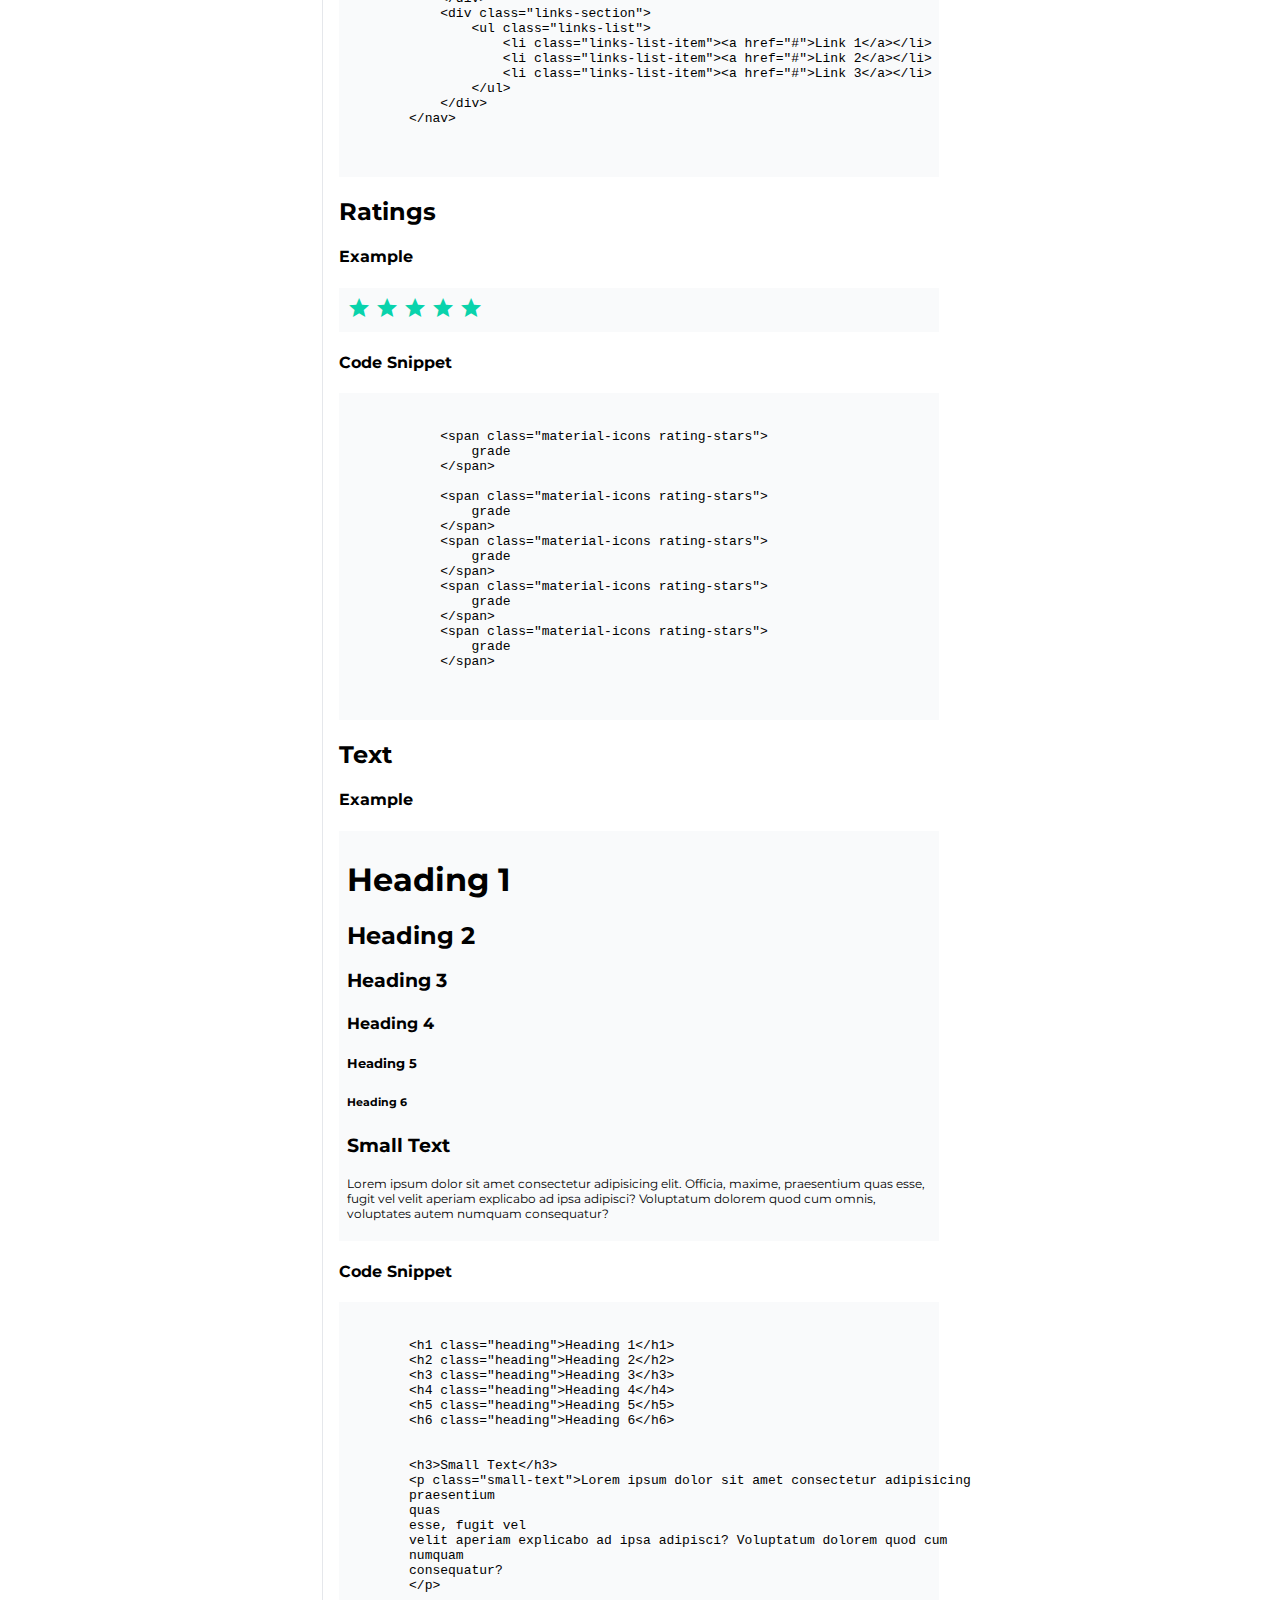
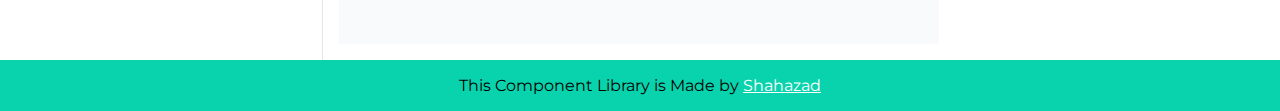
==== commit 6b242fad: "fixed width of code snippet" ====
--- a/docs.html
+++ b/docs.html
@@ -22,7 +22,7 @@
             <ul class="navbar-links-list">
                 <li class="navbar-links-list-item"><a href="/">Home</a></li>
                 <li class="navbar-links-list-item"><a href="/docs.html">Docs</a></li>
-                <li class="navbar-links-list-item"><a href="https://github.com/shanudjn/BuilderUI">Github</a></li>
+                <li class="navbar-links-list-item"><a href="https://github.com/shanudjn/builder-ui">Github</a></li>
             </ul>
         </div>
     </nav>
@@ -528,7 +528,7 @@
 
 
         &lth3&gtSmall Text&lt/h3&gt
-        &ltp class="small-text"&gtLorem ipsum dolor sit amet consectetur adipisicing eli
+        &ltp class="small-text"&gtLorem ipsum dolor sit amet consectetur adipisicing
         praesentium
         quas
         esse, fugit vel
